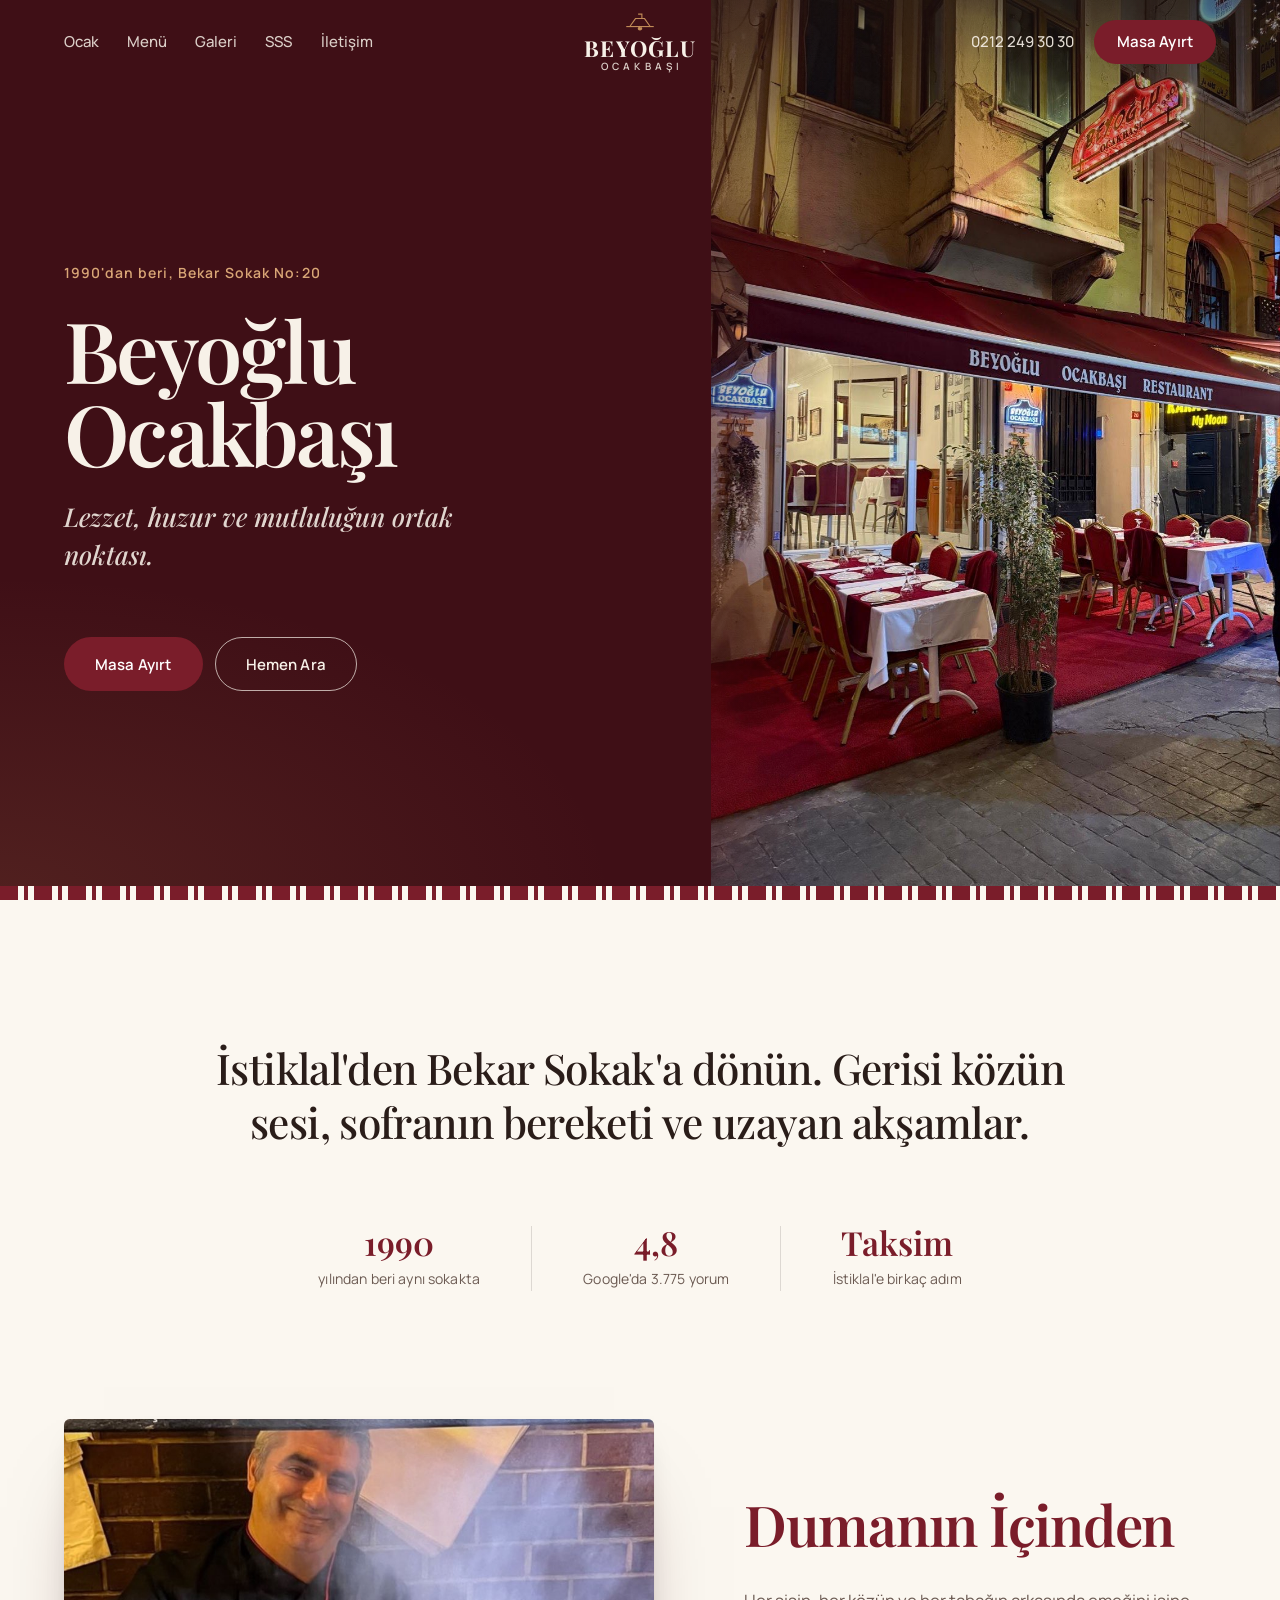
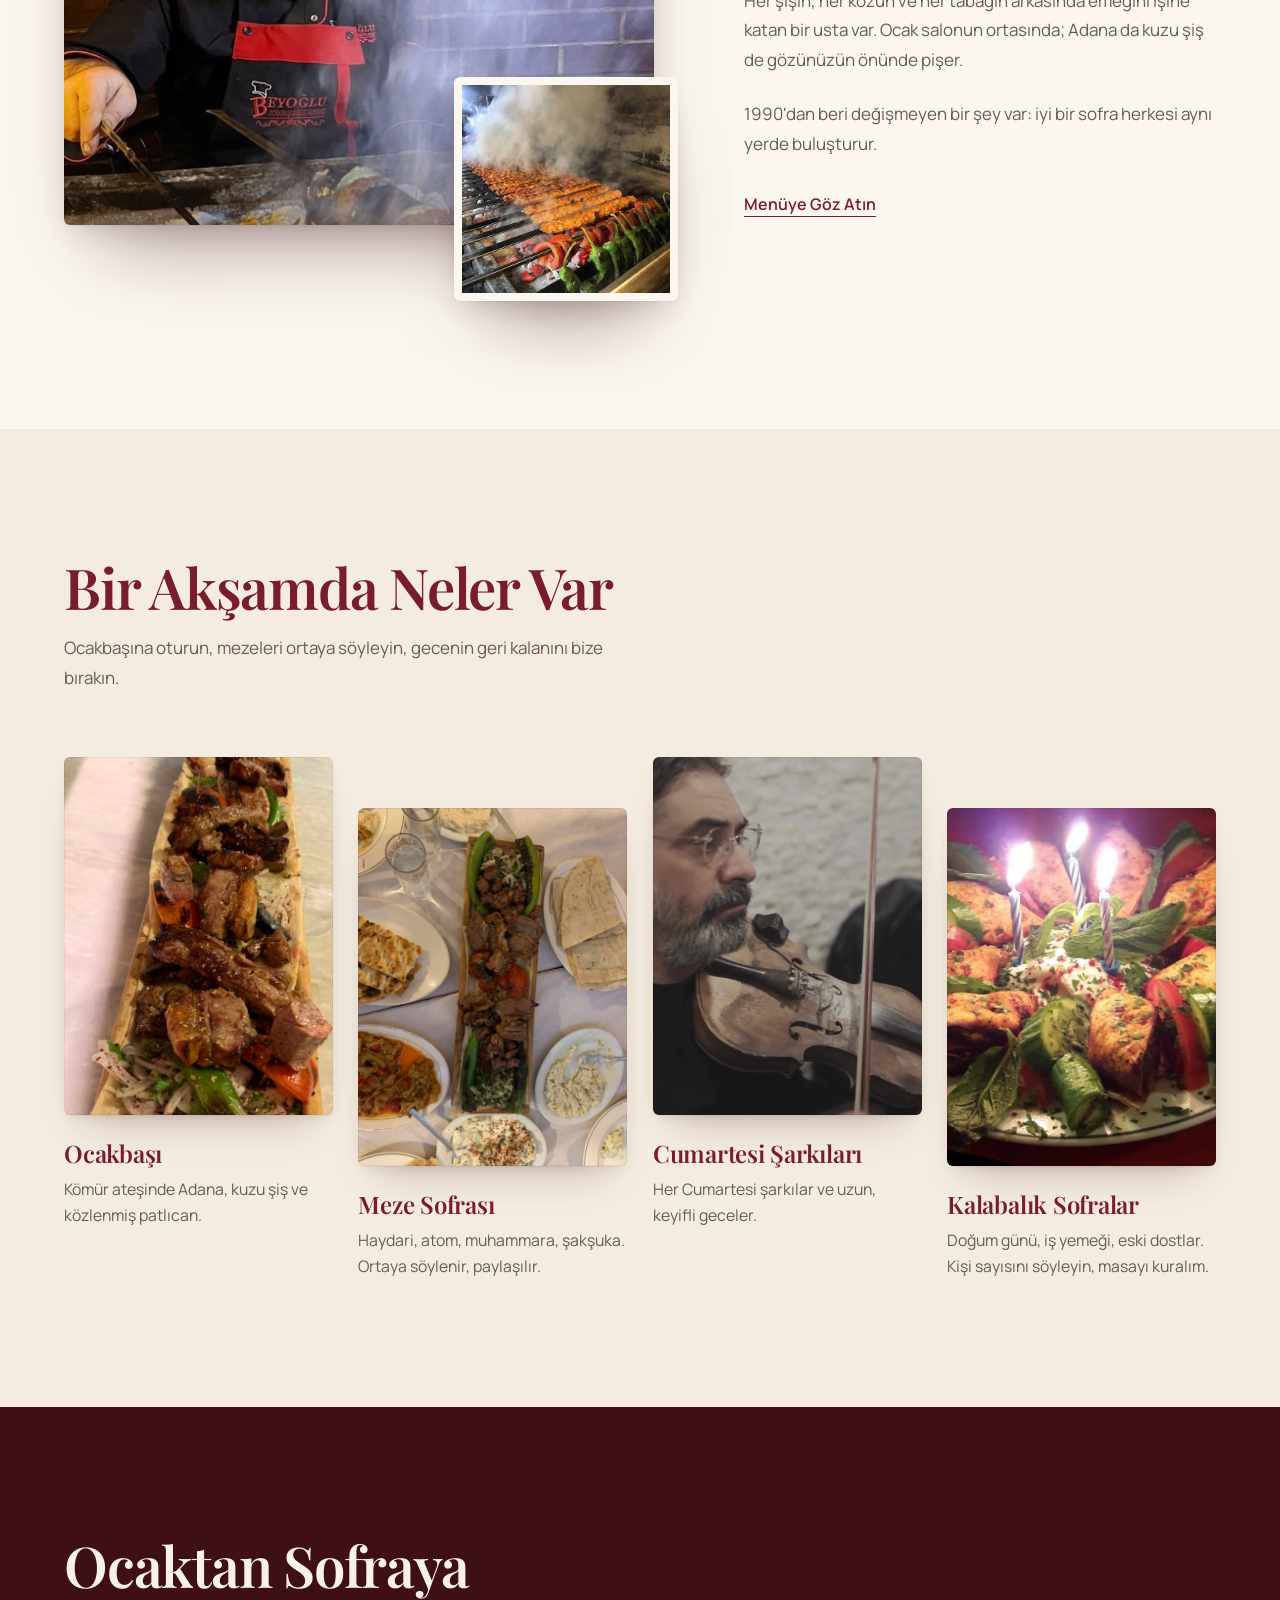
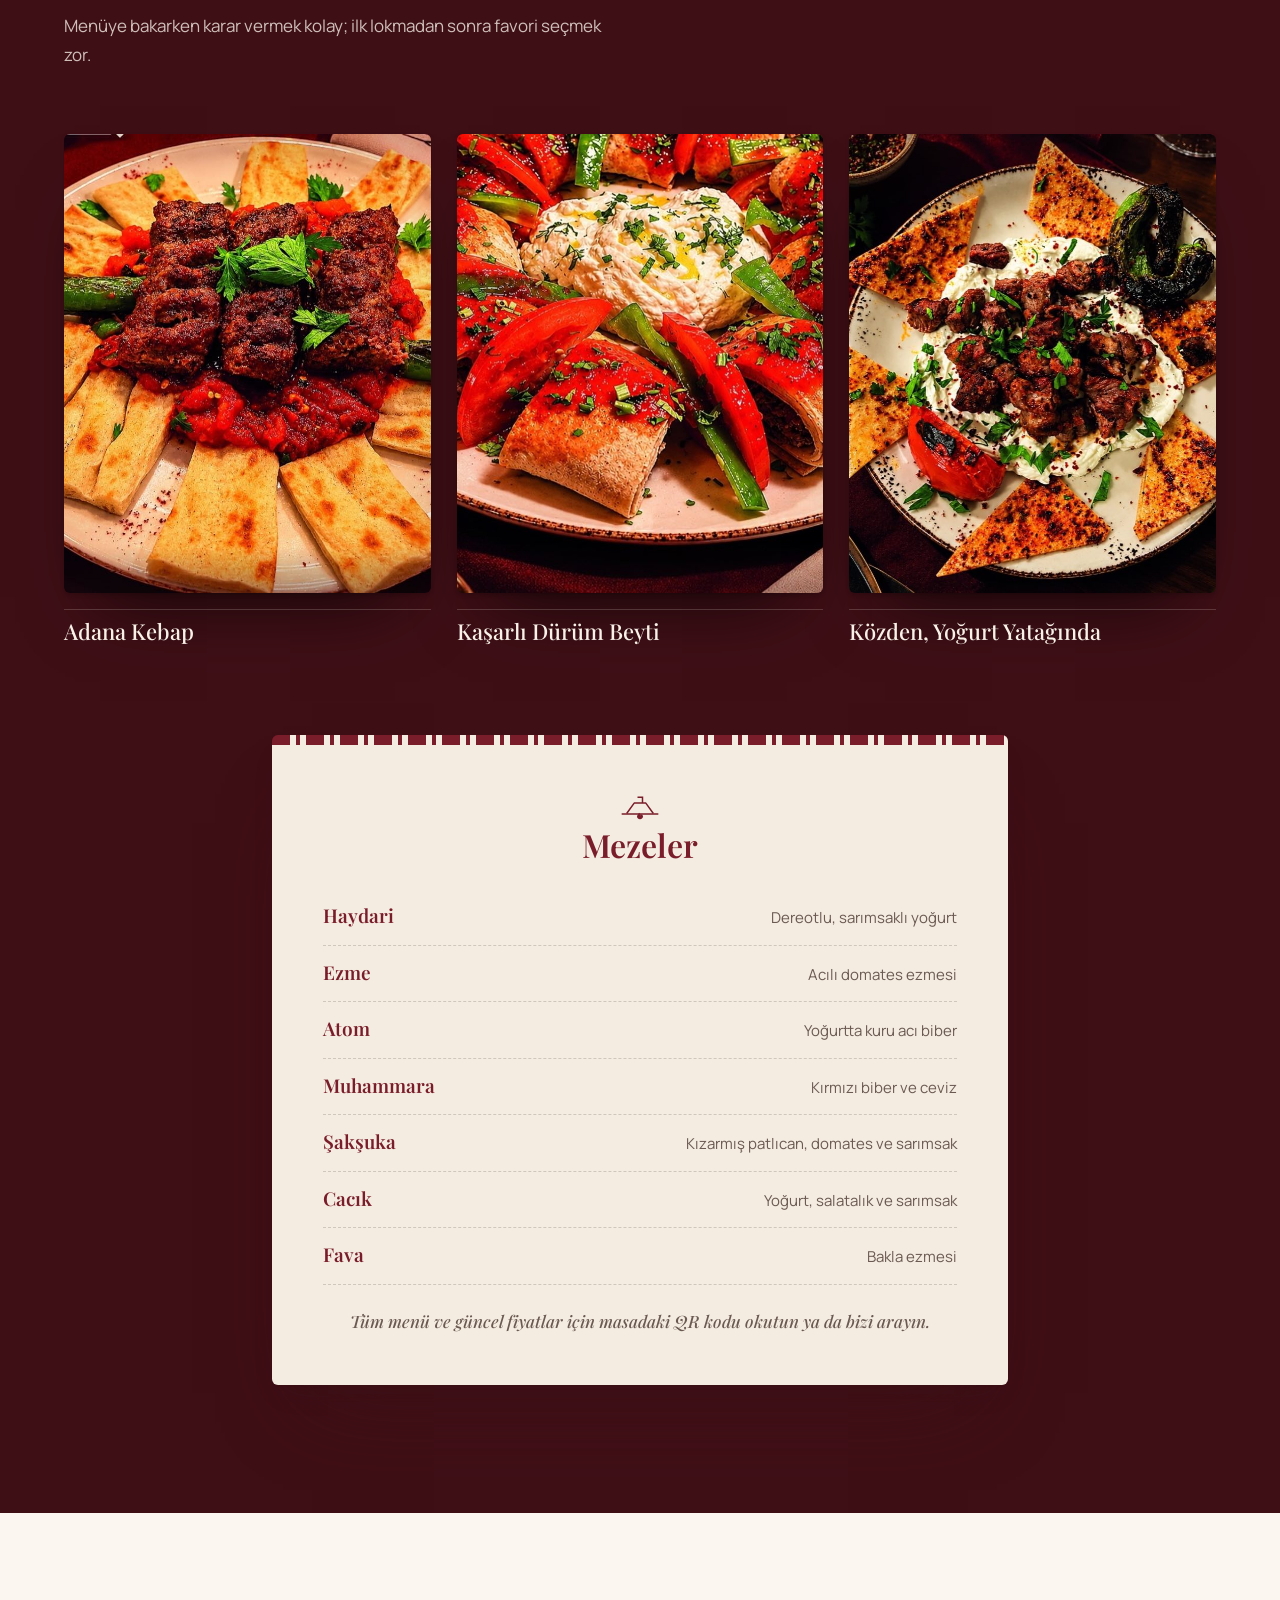
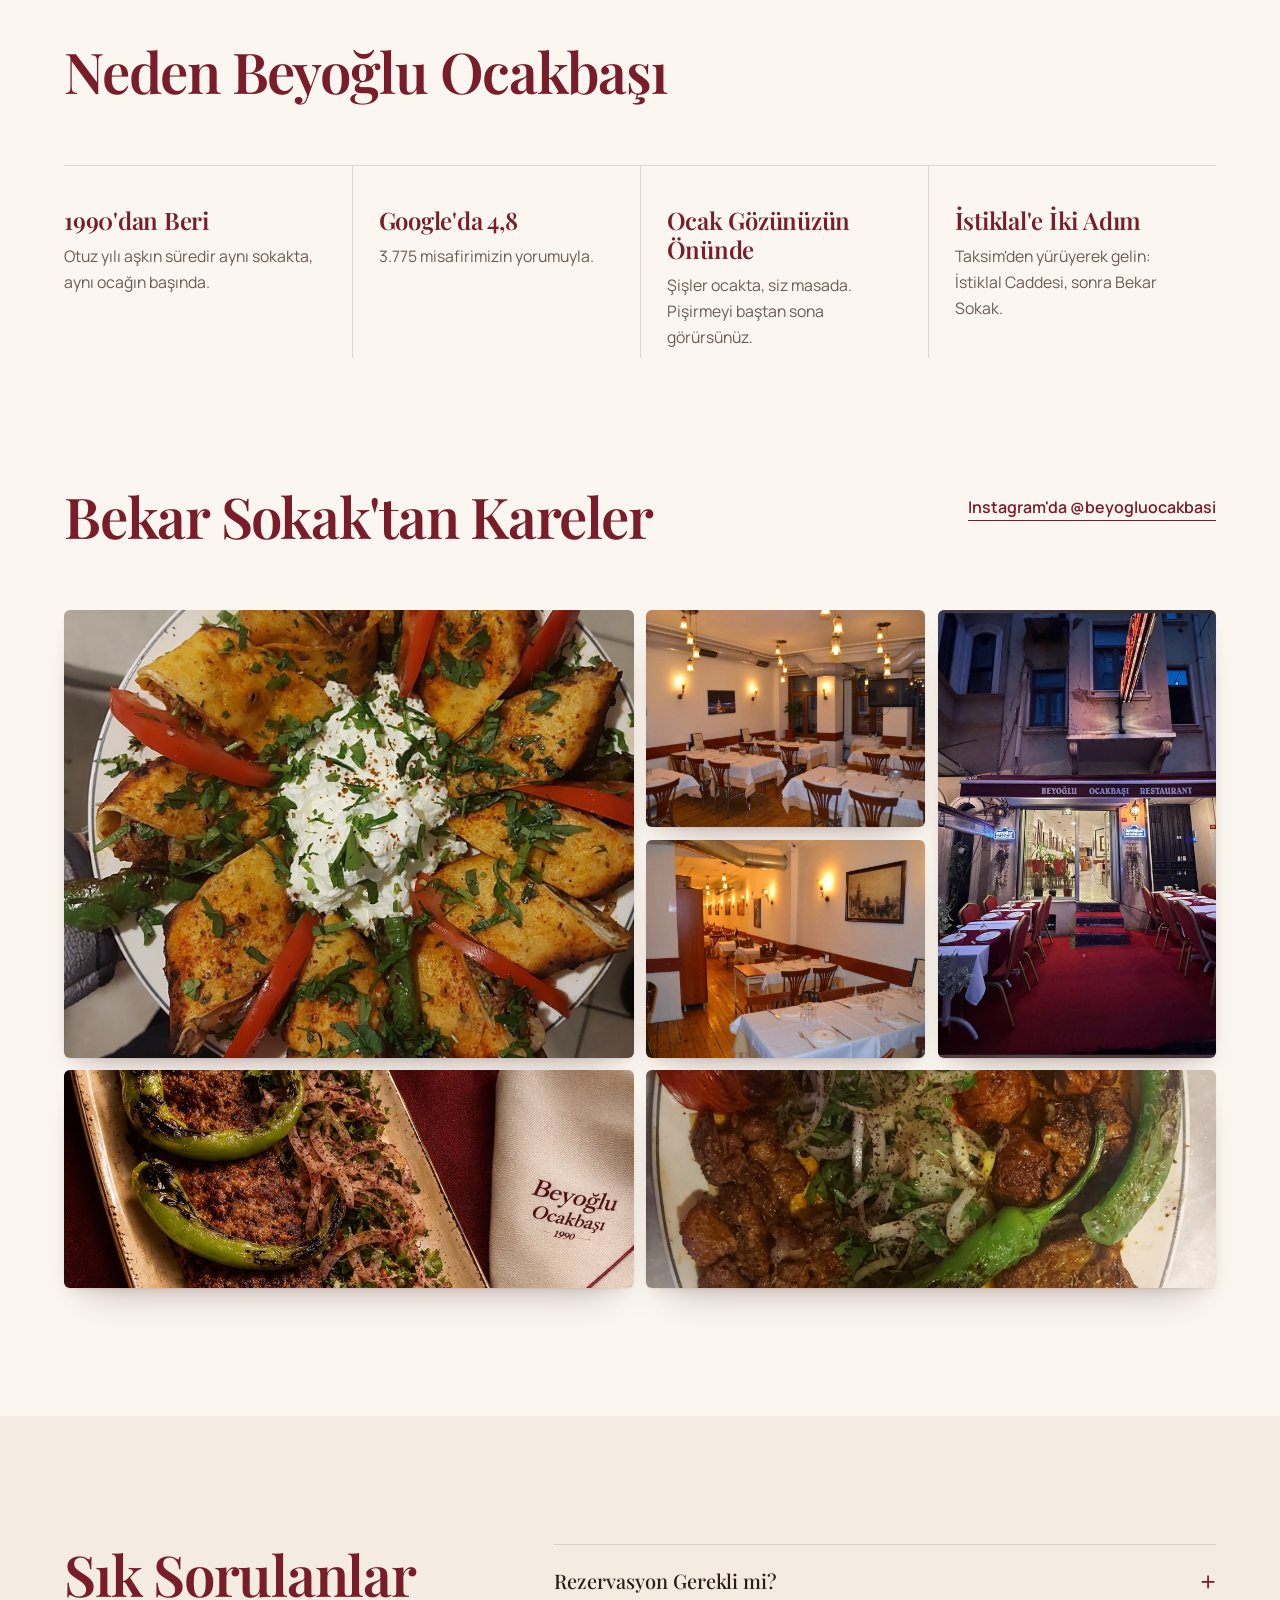
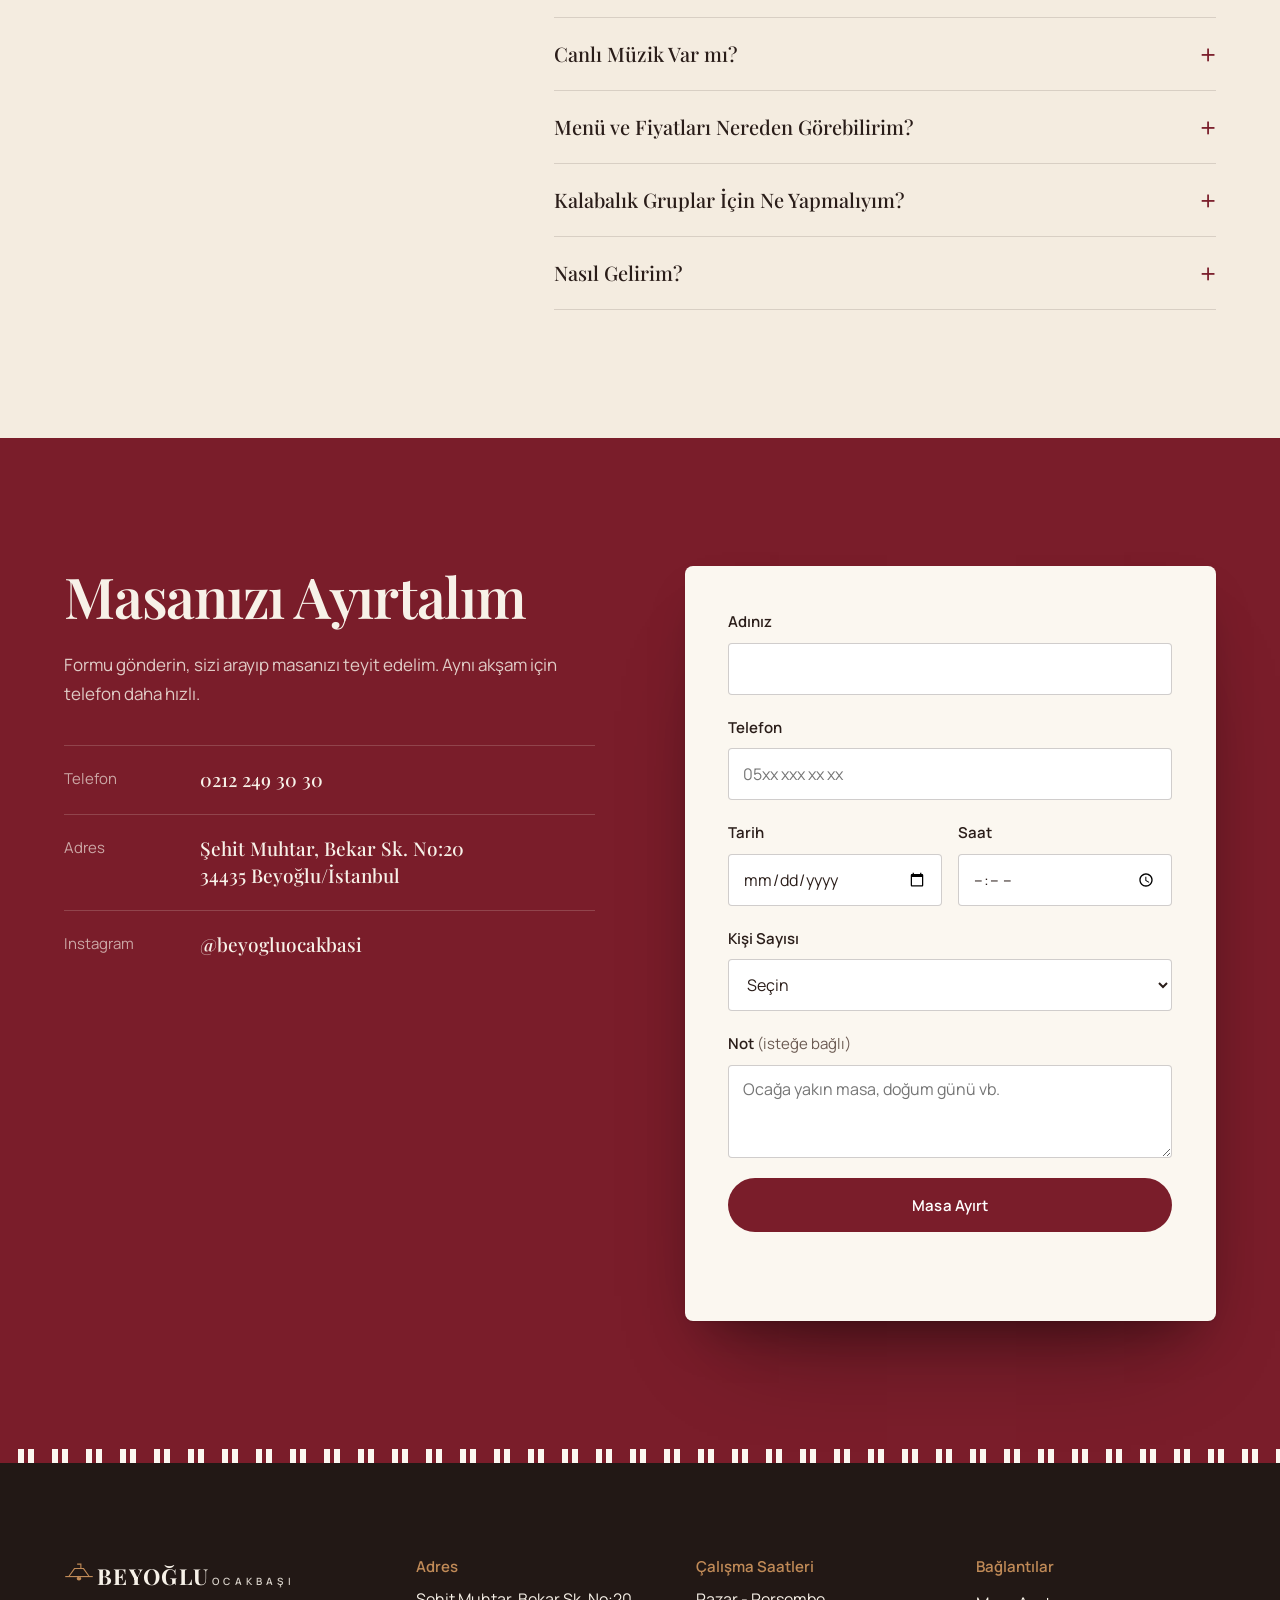
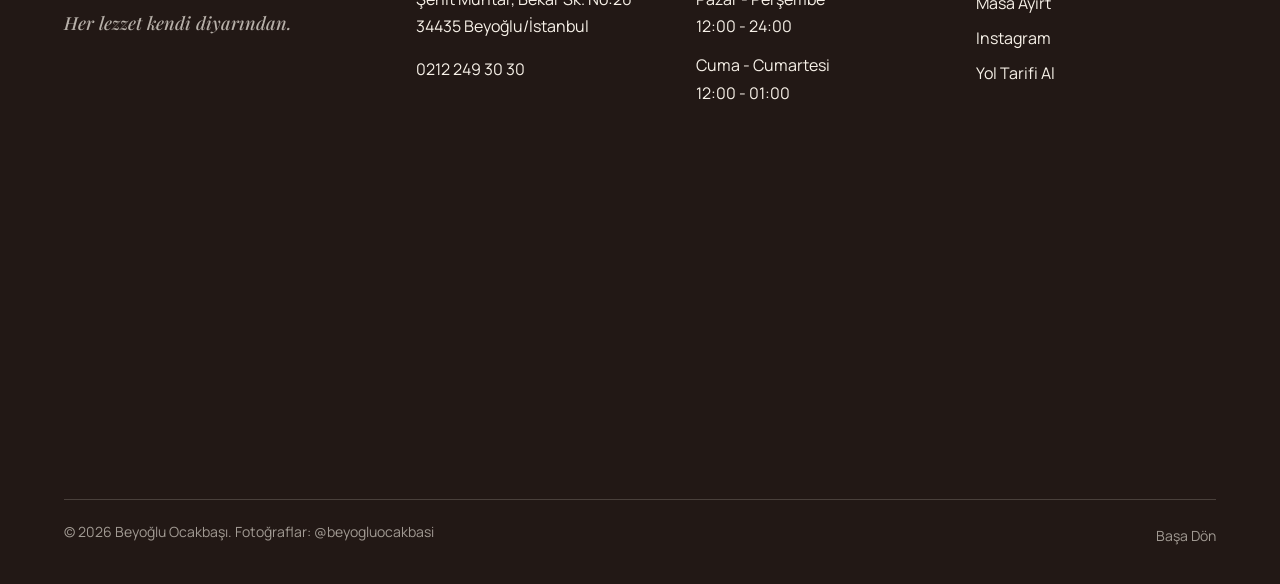
==== index.html @ 7cd66063 "Beyoğlu Ocakbaşı tanıtım sitesi Tek sayfalık statik site (HTML/CSS/JS): açılış, hizmet kartları, men" ====
<!doctype html>
<html lang="tr">
<head>
<meta charset="utf-8">
<meta name="viewport" content="width=device-width, initial-scale=1">
<title>Beyoğlu Ocakbaşı | Taksim Bekar Sokak'ta Ocakbaşı, 1990'dan Beri</title>
<meta name="description" content="Taksim, Bekar Sokak No:20'de 1990'dan beri ocakbaşı. Adana kebap, kuzu şiş, mezeler ve Cumartesi şarkılı geceler. Rezervasyon: 0212 249 30 30.">
<!-- DEMO: işletme onaylayınca bu satırı sil, robots.txt hazır -->
<meta name="robots" content="noindex, nofollow">
<!-- ALAN ADI VARSAYIMI: https://beyoglu-ocakbasi.netlify.app (gerçek alan adı gelince hepsini değiştir, bkz. NOTLAR.txt) -->
<link rel="canonical" href="https://beyoglu-ocakbasi.netlify.app/">
<meta name="theme-color" content="#3f0f16">
<meta property="og:type" content="restaurant">
<meta property="og:site_name" content="Beyoğlu Ocakbaşı">
<meta property="og:locale" content="tr_TR">
<meta property="og:title" content="Beyoğlu Ocakbaşı | 1990'dan Beri Bekar Sokak'ta">
<meta property="og:description" content="Taksim'de ocakbaşı: Adana kebap, kuzu şiş, mezeler. Rezervasyon: 0212 249 30 30.">
<meta property="og:url" content="https://beyoglu-ocakbasi.netlify.app/">
<meta property="og:image" content="https://beyoglu-ocakbasi.netlify.app/img/og.jpg">
<meta property="og:image:width" content="1200">
<meta property="og:image:height" content="630">
<meta property="og:image:alt" content="Beyoğlu Ocakbaşı'nın bordo tenteli girişi, Bekar Sokak">
<meta name="twitter:card" content="summary_large_image">
<script type="application/ld+json">
{
  "@context": "https://schema.org",
  "@type": "Restaurant",
  "@id": "https://beyoglu-ocakbasi.netlify.app/#restoran",
  "name": "Beyoğlu Ocakbaşı",
  "url": "https://beyoglu-ocakbasi.netlify.app/",
  "image": ["https://beyoglu-ocakbasi.netlify.app/img/og.jpg", "https://beyoglu-ocakbasi.netlify.app/img/adana.jpg"],
  "telephone": "+90 212 249 30 30",
  "foundingDate": "1990",
  "servesCuisine": ["Türk mutfağı", "Ocakbaşı", "Kebap", "Meze"],
  "acceptsReservations": "True",
  "address": {
    "@type": "PostalAddress",
    "streetAddress": "Şehit Muhtar Mah., Bekar Sk. No:20",
    "addressLocality": "Beyoğlu",
    "addressRegion": "İstanbul",
    "postalCode": "34435",
    "addressCountry": "TR"
  },
  "geo": { "@type": "GeoCoordinates", "latitude": 41.0361534, "longitude": 28.9822796 },
  "openingHoursSpecification": [
    { "@type": "OpeningHoursSpecification", "dayOfWeek": ["Sunday", "Monday", "Tuesday", "Wednesday", "Thursday"], "opens": "12:00", "closes": "23:59" },
    { "@type": "OpeningHoursSpecification", "dayOfWeek": ["Friday", "Saturday"], "opens": "12:00", "closes": "01:00" }
  ],
  "hasMap": "https://www.google.com/maps/search/?api=1&query=Beyo%C4%9Flu%20Ocakba%C5%9F%C4%B1&query_place_id=ChIJmU_3G2S3yhQRitrkCWS16Ss",
  "sameAs": ["https://www.instagram.com/beyogluocakbasi/"]
}
</script>
<link rel="icon" href="favicon.svg" type="image/svg+xml">
<link rel="preconnect" href="https://fonts.googleapis.com">
<link rel="preconnect" href="https://fonts.gstatic.com" crossorigin>
<link href="https://fonts.googleapis.com/css2?family=Playfair+Display:ital,wght@0,500;0,600;0,700;1,500&family=Manrope:wght@400;500;600;700&display=swap" rel="stylesheet">
<link rel="stylesheet" href="styles.css">
</head>
<body id="top">
<a class="atla" href="#icerik">İçeriğe Geç</a>

<svg width="0" height="0" style="position:absolute" aria-hidden="true">
  <symbol id="davlumbaz" viewBox="0 0 48 30">
    <path d="M21 1.5h6v7" fill="none" stroke="currentColor" stroke-width="1.8"/>
    <path d="M8 21 17 8.5h14L40 21" fill="none" stroke="currentColor" stroke-width="1.8" stroke-linejoin="round"/>
    <path d="M2 21.5h44" stroke="currentColor" stroke-width="1.8"/>
    <path d="M24 27.8c-2.4 0-3.6-1.6-3.6-3.2 0-1.9 1.9-2.6 2.4-4.6 1.6 1 2.2 2.2 2.1 3.4.6-.5.9-1.1 1-1.7 1 .9 1.7 1.9 1.7 3 0 1.7-1.3 3.1-3.6 3.1Z" fill="currentColor"/>
  </symbol>
</svg>

<header class="ust" data-ust>
  <nav class="gezinti" id="gezinti" aria-label="Ana menü">
    <a href="#ocak">Ocak</a>
    <a href="#menu">Menü</a>
    <a href="#galeri">Galeri</a>
    <a href="#sss">SSS</a>
    <a href="#iletisim">İletişim</a>
  </nav>
  <a class="marka" href="#top" aria-label="Beyoğlu Ocakbaşı, başa dön">
    <svg class="marka__ikon" aria-hidden="true"><use href="#davlumbaz"/></svg>
    <span class="marka__ad">Beyoğlu</span>
    <span class="marka__alt">Ocakbaşı</span>
  </a>
  <div class="ust__sag">
    <a class="ust__tel" href="tel:+902122493030">0212 249 30 30</a>
    <a class="dugme dugme--bordo dugme--kucuk" href="#rezervasyon">Masa Ayırt</a>
    <button class="ust__menu" type="button" aria-expanded="false" aria-controls="gezinti" data-menu>
      <span class="sr">Menüyü aç</span><i></i><i></i>
    </button>
  </div>
</header>

<main id="icerik" tabindex="-1">

  <!-- AÇILIŞ -->
  <section class="acilis" aria-labelledby="acilis-baslik">
    <figure class="acilis__foto">
      <img src="img/hero.jpg" width="1080" height="1600" alt="Beyoğlu Ocakbaşı'nın Bekar Sokak'taki girişi: bordo tente, ışıklı tabela ve sokak masaları" fetchpriority="high">
    </figure>
    <div class="acilis__katman" aria-hidden="true"></div>
    <div class="acilis__icerik">
      <p class="acilis__ust">1990'dan beri, Bekar Sokak No:20</p>
      <h1 id="acilis-baslik" class="acilis__baslik">Beyoğlu Ocakbaşı</h1>
      <p class="acilis__metin">Lezzet, huzur ve mutluluğun ortak noktası.</p>
      <a class="dugme dugme--bordo acilis__tel" href="tel:+902122493030">Hemen Ara: 0212 249 30 30</a>
      <div class="ikili ikili--orta acilis__dugmeler">
        <a class="dugme dugme--bordo" href="#rezervasyon">Masa Ayırt</a>
        <a class="dugme dugme--cizgi" href="tel:+902122493030">Hemen Ara</a>
      </div>
    </div>
    <div class="ortu" aria-hidden="true"></div>
  </section>

  <!-- GİRİŞ -->
  <section class="giris" aria-label="Kısaca biz">
    <p class="giris__soz">İstiklal'den Bekar Sokak'a dönün. Gerisi közün sesi, sofranın bereketi ve uzayan akşamlar.</p>
    <ul class="giris__bilgi">
      <li><strong>1990</strong><span>yılından beri aynı sokakta</span></li>
      <li><strong>4,8</strong><span>Google'da 3.775 yorum</span></li>
      <li><strong>Taksim</strong><span>İstiklal'e birkaç adım</span></li>
    </ul>
  </section>

  <!-- HAKKIMIZDA: OCAK VE USTA -->
  <section class="ocak" id="ocak" aria-labelledby="ocak-baslik">
    <div class="ocak__fotolar">
      <figure class="ocak__buyuk"><img src="img/usta.jpg" width="1100" height="667" alt="Ocak ustası dumanın içinde şişleri çeviriyor" loading="lazy"></figure>
      <figure class="ocak__kucuk"><img src="img/sisler.jpg" width="554" height="554" alt="Ocakta yan yana dizilmiş Adana şişleri ve közlenen biberler" loading="lazy"></figure>
    </div>
    <div class="ocak__metin">
      <h2 id="ocak-baslik" class="baslik">Dumanın İçinden</h2>
      <p class="govde">Her şişin, her közün ve her tabağın arkasında emeğini işine katan bir usta var. Ocak salonun ortasında; Adana da kuzu şiş de gözünüzün önünde pişer.</p>
      <p class="govde">1990'dan beri değişmeyen bir şey var: iyi bir sofra herkesi aynı yerde buluşturur.</p>
      <a class="alti-cizili" href="#menu">Menüye Göz Atın</a>
    </div>
  </section>

  <!-- HİZMET KARTLARI -->
  <section class="aksam" aria-labelledby="aksam-baslik">
    <div class="bolum-bas">
      <h2 id="aksam-baslik" class="baslik">Bir Akşamda Neler Var</h2>
      <p class="govde">Ocakbaşına oturun, mezeleri ortaya söyleyin, gecenin geri kalanını bize bırakın.</p>
    </div>
    <div class="kartlar">
      <article class="kart">
        <figure class="kart__foto"><img src="img/k-ocak.jpg" width="1100" height="1467" alt="Tahta üzerinde karışık şiş, közlenmiş biber ve domates" loading="lazy"></figure>
        <h3 class="kart__baslik">Ocakbaşı</h3>
        <p class="kart__metin">Kömür ateşinde Adana, kuzu şiş ve közlenmiş patlıcan.</p>
      </article>
      <article class="kart">
        <figure class="kart__foto"><img src="img/k-meze.jpg" width="1100" height="1467" alt="Yukarıdan meze sofrası: közlenmiş patlıcan, haydari, ezme, lavaş ve şiş" loading="lazy"></figure>
        <h3 class="kart__baslik">Meze Sofrası</h3>
        <p class="kart__metin">Haydari, atom, muhammara, şakşuka. Ortaya söylenir, paylaşılır.</p>
      </article>
      <article class="kart">
        <figure class="kart__foto"><img src="img/k-cumartesi.jpg" width="640" height="851" alt="Cumartesi akşamı keman çalan müzisyen" loading="lazy"></figure>
        <h3 class="kart__baslik">Cumartesi Şarkıları</h3>
        <p class="kart__metin">Her Cumartesi şarkılar ve uzun, keyifli geceler.</p>
      </article>
      <article class="kart">
        <figure class="kart__foto"><img src="img/k-dogumgunu.jpg" width="634" height="846" alt="Mumlarla süslenmiş doğum günü kebap tabağı" loading="lazy"></figure>
        <h3 class="kart__baslik">Kalabalık Sofralar</h3>
        <p class="kart__metin">Doğum günü, iş yemeği, eski dostlar. Kişi sayısını söyleyin, masayı kuralım.</p>
      </article>
    </div>
  </section>

  <!-- MENÜ -->
  <section class="menu" id="menu" aria-labelledby="menu-baslik">
    <div class="bolum-bas bolum-bas--acik">
      <h2 id="menu-baslik" class="baslik">Ocaktan Sofraya</h2>
      <p class="govde">Menüye bakarken karar vermek kolay; ilk lokmadan sonra favori seçmek zor.</p>
    </div>
    <div class="tabaklar">
      <figure class="tabak">
        <img src="img/adana.jpg" width="900" height="860" alt="Lavaş dilimleriyle servis edilen Adana kebap" loading="lazy">
        <figcaption>Adana Kebap</figcaption>
      </figure>
      <figure class="tabak">
        <img src="img/beyti.jpg" width="900" height="775" alt="Domates ve biberle servis edilen kaşarlı dürüm beyti" loading="lazy">
        <figcaption>Kaşarlı Dürüm Beyti</figcaption>
      </figure>
      <figure class="tabak">
        <img src="img/kozden.jpg" width="874" height="900" alt="Yoğurt yatağında şiş, közlenmiş biber ve domates" loading="lazy">
        <figcaption>Közden, Yoğurt Yatağında</figcaption>
      </figure>
    </div>

    <div class="adisyon">
      <div class="adisyon__bas">
        <svg class="adisyon__ikon" aria-hidden="true"><use href="#davlumbaz"/></svg>
        <h3>Mezeler</h3>
      </div>
      <dl class="adisyon__liste">
        <div><dt>Haydari</dt><dd>Dereotlu, sarımsaklı yoğurt</dd></div>
        <div><dt>Ezme</dt><dd>Acılı domates ezmesi</dd></div>
        <div><dt>Atom</dt><dd>Yoğurtta kuru acı biber</dd></div>
        <div><dt>Muhammara</dt><dd>Kırmızı biber ve ceviz</dd></div>
        <div><dt>Şakşuka</dt><dd>Kızarmış patlıcan, domates ve sarımsak</dd></div>
        <div><dt>Cacık</dt><dd>Yoğurt, salatalık ve sarımsak</dd></div>
        <div><dt>Fava</dt><dd>Bakla ezmesi</dd></div>
      </dl>
      <p class="adisyon__not">Tüm menü ve güncel fiyatlar için masadaki QR kodu okutun ya da bizi arayın.</p>
    </div>
  </section>

  <!-- NEDEN BİZ -->
  <section class="neden" aria-labelledby="neden-baslik">
    <h2 id="neden-baslik" class="baslik">Neden Beyoğlu Ocakbaşı</h2>
    <ul class="neden__liste">
      <li>
        <h3>1990'dan Beri</h3>
        <p>Otuz yılı aşkın süredir aynı sokakta, aynı ocağın başında.</p>
      </li>
      <li>
        <h3>Google'da 4,8</h3>
        <p>3.775 misafirimizin yorumuyla.</p>
      </li>
      <li>
        <h3>Ocak Gözünüzün Önünde</h3>
        <p>Şişler ocakta, siz masada. Pişirmeyi baştan sona görürsünüz.</p>
      </li>
      <li>
        <h3>İstiklal'e İki Adım</h3>
        <p>Taksim'den yürüyerek gelin: İstiklal Caddesi, sonra Bekar Sokak.</p>
      </li>
    </ul>
  </section>

  <!-- GALERİ -->
  <section class="galeri" id="galeri" aria-labelledby="galeri-baslik">
    <div class="bolum-bas bolum-bas--yan">
      <h2 id="galeri-baslik" class="baslik">Bekar Sokak'tan Kareler</h2>
      <a class="alti-cizili" href="https://www.instagram.com/beyogluocakbasi/" target="_blank" rel="noopener">Instagram'da @beyogluocakbasi</a>
    </div>
    <div class="mozaik">
      <figure class="mozaik__a"><img src="img/g-kebap.jpg" width="1400" height="1400" alt="Domates ve biberle süslenmiş, yoğurtlu kebap tabağı" loading="lazy"></figure>
      <figure><img src="img/g-salon.jpg" width="1160" height="768" alt="Beyaz örtülü masalar ve sarı ışıklı aplikler, ana salon" loading="lazy"></figure>
      <figure class="mozaik__b"><img src="img/g-giris.jpg" width="1154" height="1600" alt="Akşamüstü Bekar Sokak'taki giriş, bordo tente ve kırmızı halı" loading="lazy"></figure>
      <figure><img src="img/g-salon-2.jpg" width="1160" height="768" alt="Ahşap zeminli, tablolarla süslü salon" loading="lazy"></figure>
      <figure class="mozaik__c"><img src="img/g-adana.jpg" width="1104" height="620" alt="Közlenmiş biber ve soğan salatasıyla Adana kebap" loading="lazy"></figure>
      <figure class="mozaik__c"><img src="img/g-tabak.jpg" width="1600" height="900" alt="Közlenmiş biber, domates ve soğan salatasıyla karışık kebap tabağı" loading="lazy"></figure>
    </div>
  </section>

  <!-- SSS -->
  <section class="sss" id="sss" aria-labelledby="sss-baslik">
    <h2 id="sss-baslik" class="baslik">Sık Sorulanlar</h2>
    <div class="sss__liste">
      <details>
        <summary>Rezervasyon Gerekli mi?</summary>
        <p>Akşamları ve Cumartesi geceleri öneriyoruz. 0212 249 30 30'u arayın, Instagram'dan yazın ya da formu doldurun.</p>
      </details>
      <details>
        <summary>Canlı Müzik Var mı?</summary>
        <p>Cumartesi akşamları şarkılı gecelerimiz var. O akşam için yerinizi önceden ayırtın.</p>
      </details>
      <details>
        <summary>Menü ve Fiyatları Nereden Görebilirim?</summary>
        <p>Masalarda dijital menünün QR kodu var. Gelmeden önce merak ederseniz bizi arayın.</p>
      </details>
      <details>
        <summary>Kalabalık Gruplar İçin Ne Yapmalıyım?</summary>
        <p>Birkaç gün önceden arayın. Kişi sayısına göre masayı birlikte planlayalım.</p>
      </details>
      <details>
        <summary>Nasıl Gelirim?</summary>
        <p>Taksim Meydanı'ndan İstiklal Caddesi'ne girin, birkaç dakika yürüyüp Bekar Sokak'a dönün. No:20'deyiz.</p>
      </details>
    </div>
  </section>

  <!-- İLETİŞİM + FORM (Netlify Forms) -->
  <section class="iletisim" id="iletisim" aria-labelledby="iletisim-baslik">
    <div class="iletisim__sol">
      <h2 id="iletisim-baslik" class="baslik">Masanızı Ayırtalım</h2>
      <p class="govde">Formu gönderin, sizi arayıp masanızı teyit edelim. Aynı akşam için telefon daha hızlı.</p>
      <dl class="bilgi">
        <div><dt>Telefon</dt><dd><a href="tel:+902122493030">0212 249 30 30</a></dd></div>
        <div><dt>Adres</dt><dd><a href="https://www.google.com/maps/search/?api=1&amp;query=Beyo%C4%9Flu%20Ocakba%C5%9F%C4%B1&amp;query_place_id=ChIJmU_3G2S3yhQRitrkCWS16Ss" target="_blank" rel="noopener">Şehit Muhtar, Bekar Sk. No:20<br>34435 Beyoğlu/İstanbul</a></dd></div>
        <div><dt>Instagram</dt><dd><a href="https://www.instagram.com/beyogluocakbasi/" target="_blank" rel="noopener">@beyogluocakbasi</a></dd></div>
      </dl>
    </div>

    <form class="form" id="rezervasyon" name="rezervasyon" method="POST" action="/tesekkurler.html" data-netlify="true" netlify-honeypot="bot-field" novalidate>
      <input type="hidden" name="form-name" value="rezervasyon">
      <p class="hp"><label>Bunu boş bırakın <input name="bot-field" tabindex="-1" autocomplete="off"></label></p>
      <div class="alan">
        <label for="f-ad">Adınız</label>
        <input id="f-ad" name="ad" type="text" autocomplete="name" required>
      </div>
      <div class="alan">
        <label for="f-tel">Telefon</label>
        <input id="f-tel" name="telefon" type="tel" inputmode="tel" autocomplete="tel" placeholder="05xx xxx xx xx" required>
      </div>
      <div class="alan-ikili">
        <div class="alan">
          <label for="f-tarih">Tarih</label>
          <input id="f-tarih" name="tarih" type="date" required>
        </div>
        <div class="alan">
          <label for="f-saat">Saat</label>
          <input id="f-saat" name="saat" type="time" step="900" required>
        </div>
      </div>
      <div class="alan">
        <label for="f-kisi">Kişi Sayısı</label>
        <select id="f-kisi" name="kisi" required>
          <option value="">Seçin</option>
          <option>1</option><option>2</option><option>3</option><option>4</option><option>5</option><option>6</option><option>7</option><option>8</option><option value="9+">9 ve üzeri</option>
        </select>
      </div>
      <div class="alan">
        <label for="f-not">Not <span class="istege">(isteğe bağlı)</span></label>
        <textarea id="f-not" name="not" rows="3" maxlength="500" placeholder="Ocağa yakın masa, doğum günü vb."></textarea>
      </div>
      <button class="dugme dugme--bordo dugme--tam" type="submit">Masa Ayırt</button>
      <p class="form__durum" role="status" aria-live="polite" data-durum></p>
    </form>
  </section>
</main>

<div class="ortu ortu--alt" aria-hidden="true"></div>
<footer class="alt">
  <div class="alt__ust">
    <div class="alt__kolon">
      <a class="marka marka--alt" href="#top" aria-label="Beyoğlu Ocakbaşı, başa dön">
        <svg class="marka__ikon" aria-hidden="true"><use href="#davlumbaz"/></svg>
        <span class="marka__ad">Beyoğlu</span>
        <span class="marka__alt">Ocakbaşı</span>
      </a>
      <p class="alt__slogan">Her lezzet kendi diyarından.</p>
    </div>
    <div class="alt__kolon">
      <h2 class="alt__etiket">Adres</h2>
      <p>Şehit Muhtar, Bekar Sk. No:20<br>34435 Beyoğlu/İstanbul</p>
      <p><a href="tel:+902122493030">0212 249 30 30</a></p>
    </div>
    <div class="alt__kolon">
      <h2 class="alt__etiket">Çalışma Saatleri</h2>
      <!-- Kaynak: Google İşletme Profili, 2026-11-15 -->
      <p>Pazar - Perşembe<br>12:00 - 24:00</p>
      <p>Cuma - Cumartesi<br>12:00 - 01:00</p>
    </div>
    <div class="alt__kolon">
      <h2 class="alt__etiket">Bağlantılar</h2>
      <p><a href="#rezervasyon">Masa Ayırt</a><br><a href="https://www.instagram.com/beyogluocakbasi/" target="_blank" rel="noopener">Instagram</a><br><a href="https://www.google.com/maps/dir/?api=1&amp;destination=Beyo%C4%9Flu%20Ocakba%C5%9F%C4%B1&amp;destination_place_id=ChIJmU_3G2S3yhQRitrkCWS16Ss" target="_blank" rel="noopener">Yol Tarifi Al</a></p>
    </div>
  </div>
  <iframe class="alt__harita" title="Beyoğlu Ocakbaşı haritası" src="https://www.google.com/maps?q=Beyo%C4%9Flu+Ocakba%C5%9F%C4%B1,+Bekar+Sk.+No:20,+Beyo%C4%9Flu&amp;output=embed" loading="lazy" referrerpolicy="no-referrer-when-downgrade"></iframe>
  <div class="alt__son">
    <p>© <span data-yil>2026</span> Beyoğlu Ocakbaşı. Fotoğraflar: @beyogluocakbasi</p>
    <a href="#top">Başa Dön</a>
  </div>
</footer>

<div class="cubuk" data-cubuk>
  <a class="dugme dugme--cizgi" href="tel:+902122493030">Hemen Ara</a>
  <a class="dugme dugme--bordo" href="#rezervasyon">Masa Ayırt</a>
</div>

<script src="script.js"></script>
</body>
</html>
---- styles.css ----
/* Beyoğlu Ocakbaşı
   Düzen Ruby İstanbul'dan ilham: tam ekran fotoğraf, ortalanmış serif başlık, bol boşluk, sırayla koyu ve açık bölümler.
   Renk ve yazı işletmenin kendi Instagram kimliğinden: bordo, krem, yüksek kontrastlı serif, davlumbaz işareti.
   Akılda kalan öğe: masalardaki kırmızı-beyaz çizgili örtü, sayfayı açan ve kapatan şerit olarak. */
:root {
  --bordo: #7a1d2a;
  --bordo-acik: #8f2433;
  --bordo-koyu: #3f0f16;
  --murekkep: #221815;
  --krem: #f4ece0;
  --kagit: #fbf7f0;
  --bakir: #c08a57;
  --bakir-koyu: #8c5a2e;
  --metin-koyu: #2a1d19;
  --metin-soluk: #6b5a52;
  --metin-acik: #f7f1e8;
  --cizgi-koyu: rgba(42, 29, 25, .14);
  --cizgi-acik: rgba(247, 241, 232, .18);

  --f-serif: "Playfair Display", Georgia, serif;
  --f-sans: "Manrope", system-ui, sans-serif;

  --kenar: clamp(16px, 5vw, 80px);
  --bosluk: clamp(80px, 10vw, 152px);
  --ust-h: 84px;
  --yay: cubic-bezier(.2, .8, .2, 1);

  /* Boşluk ölçeği: 8'in katları */
  --a1: 8px; --a2: 16px; --a3: 24px; --a4: 40px; --a5: 64px; --a6: 96px;

  /* Katmanlı, bordo tonlu gölgeler: zemin, yüksek, yüzen */
  --golge-1: 0 1px 1px rgba(63, 15, 22, .04), 0 6px 14px -6px rgba(63, 15, 22, .12), 0 24px 40px -24px rgba(63, 15, 22, .32);
  --golge-2: 0 1px 2px rgba(34, 24, 21, .06), 0 14px 28px -12px rgba(34, 24, 21, .18), 0 48px 80px -40px rgba(63, 15, 22, .50);
  --cerceve: inset 0 0 0 1px rgba(42, 29, 25, .06);
}

*, *::before, *::after { box-sizing: border-box; }
html { scroll-behavior: smooth; scroll-padding-top: var(--ust-h); -webkit-text-size-adjust: 100%; }
@media (prefers-reduced-motion: reduce) { html { scroll-behavior: auto; } }
body { margin: 0; background: var(--kagit); color: var(--metin-koyu); font: 400 1rem/1.7 var(--f-sans); text-rendering: optimizeLegibility; -webkit-font-smoothing: antialiased; overflow-x: hidden; }
img { display: block; max-width: 100%; height: auto; }
a { color: inherit; }
h1, h2, h3, p, figure, dl, dd, ul { margin: 0; padding: 0; }
:focus-visible { outline: 2px solid var(--bakir); outline-offset: 3px; }
::selection { background: var(--bordo); color: #fff; }
.sr, .hp { position: absolute; width: 1px; height: 1px; overflow: hidden; clip: rect(0 0 0 0); white-space: nowrap; }
.atla { position: absolute; left: 16px; top: -60px; z-index: 100; background: var(--kagit); color: var(--bordo); padding: 10px 14px; font-weight: 600; }
.atla:focus { top: 12px; }

/* Yazı */
.baslik { font: 600 clamp(2.25rem, 4.4vw, 3.75rem)/1.06 var(--f-serif); letter-spacing: -.022em; color: var(--bordo); text-wrap: balance; }
.baslik, .giris__bilgi strong, .acilis__baslik, .bilgi dd { font-variant-numeric: lining-nums; }
.govde { max-width: 33em; font-size: 1.0625rem; line-height: 1.75; color: var(--metin-soluk); }

/* Düğmeler */
.dugme {
  display: inline-flex; align-items: center; justify-content: center; min-height: 54px; padding: 0 30px;
  font: 600 .9375rem/1 var(--f-sans); letter-spacing: .01em; text-decoration: none;
  border: 1px solid transparent; border-radius: 999px; cursor: pointer;
  transition: background-color .25s var(--yay), color .25s var(--yay), border-color .25s var(--yay), transform .25s var(--yay);
}
.dugme:active { transform: scale(.97); }
.dugme--bordo { background: var(--bordo); color: #fff; }
.dugme--bordo:hover, .dugme--bordo:focus-visible { background: var(--bordo-acik); }
.dugme--cizgi { border-color: rgba(247, 241, 232, .7); color: var(--metin-acik); }
.dugme--cizgi:hover, .dugme--cizgi:focus-visible { background: var(--metin-acik); color: var(--bordo-koyu); }
.dugme--tam { width: 100%; }
.dugme--kucuk { min-height: 44px; padding: 0 22px; }
.ikili { display: flex; flex-wrap: wrap; gap: 12px; }
.ikili--orta { justify-content: center; }
.alti-cizili {
  display: inline-flex; align-items: center; min-height: 44px; align-self: flex-start; justify-self: start;
  font-weight: 600; text-decoration: none; color: var(--bordo);
  background: linear-gradient(currentColor, currentColor) 0 calc(100% - 9px) / 100% 1px no-repeat;
  transition: color .2s var(--yay), background-size .3s var(--yay);
}
.alti-cizili:hover, .alti-cizili:focus-visible { color: var(--bakir-koyu); background-size: 40% 1px; }
.alti-cizili:active { opacity: .7; }

/* Masa örtüsü şeridi */
.ortu { height: 14px; background: repeating-linear-gradient(90deg, var(--bordo) 0 18px, var(--kagit) 18px 24px, var(--bordo) 24px 28px, var(--kagit) 28px 34px); }

/* Üst menü */
.ust {
  position: fixed; inset: 0 0 auto; z-index: 50; height: var(--ust-h);
  display: grid; grid-template-columns: 1fr auto 1fr; align-items: center; gap: 24px; padding: 0 var(--kenar);
  color: var(--metin-acik); border-bottom: 1px solid transparent;
  transition: background-color .3s var(--yay), border-color .3s var(--yay);
}
.ust.is-dolu, .ust.is-menu { background: rgba(63, 15, 22, .96); border-color: var(--cizgi-acik); }
.marka { display: grid; justify-items: center; text-decoration: none; line-height: 1; gap: 2px; }
.marka__ikon { width: 30px; height: 19px; color: var(--bakir); margin-bottom: 3px; }
.marka__ad { font: 700 1.375rem/1 var(--f-serif); letter-spacing: .06em; text-transform: uppercase; }
.marka__alt { font: 600 .625rem/1 var(--f-sans); letter-spacing: .42em; text-transform: uppercase; margin-right: -.42em; opacity: .85; }
.gezinti { display: flex; gap: clamp(16px, 2.2vw, 34px); }
.gezinti a { font-size: .9375rem; font-weight: 500; text-decoration: none; color: rgba(247, 241, 232, .85); padding: 12px 0; transition: color .2s var(--yay); }
.gezinti a:hover, .gezinti a:focus-visible, .gezinti a[aria-current] { color: #fff; box-shadow: inset 0 -1px 0 var(--bakir); }
.ust__sag { display: flex; align-items: center; justify-content: flex-end; gap: 20px; }
.ust__tel { font-size: .9375rem; font-weight: 500; text-decoration: none; color: rgba(247, 241, 232, .9); white-space: nowrap; padding: 12px 0; }
.ust__tel:hover, .ust__tel:focus-visible { color: #fff; }
.ust__menu { display: none; width: 44px; height: 44px; border: 1px solid var(--cizgi-acik); border-radius: 50%; background: none; color: inherit; cursor: pointer; place-content: center; gap: 6px; }
.ust__menu i { display: block; width: 18px; height: 1.5px; background: currentColor; transition: transform .3s var(--yay); }
.ust__menu[aria-expanded="true"] i:first-of-type { transform: translateY(3.75px) rotate(45deg); }
.ust__menu[aria-expanded="true"] i:last-of-type { transform: translateY(-3.75px) rotate(-45deg); }
.ust__menu:active { transform: scale(.94); }

/* Açılış */
.acilis { position: relative; min-height: min(100svh, 980px); display: grid; align-items: center; overflow: hidden; color: var(--metin-acik); background: var(--murekkep); }
.acilis__foto, .acilis__katman { position: absolute; inset: 0; }
.acilis__foto img { width: 100%; height: 100%; object-fit: cover; }
.acilis__katman {
  background:
    radial-gradient(ellipse 70% 60% at 50% 55%, rgba(34, 24, 21, .35), rgba(34, 24, 21, .78)),
    linear-gradient(to bottom, rgba(63, 15, 22, .55), rgba(63, 15, 22, 0) 30%, rgba(34, 24, 21, .6));
}
.acilis__icerik { position: relative; padding: calc(var(--ust-h) + 48px) var(--kenar) 96px; text-align: center; display: grid; justify-items: center; }
.acilis__ust { font-size: .875rem; font-weight: 600; letter-spacing: .08em; color: #d9a676; }
.acilis__baslik { font: 600 clamp(3.25rem, 10vw, 9.5rem)/.95 var(--f-serif); letter-spacing: -.03em; margin: 20px 0 22px; text-wrap: balance; text-shadow: 0 2px 40px rgba(34, 24, 21, .45); }
.acilis__metin { font: italic 500 clamp(1.25rem, 2.1vw, 1.625rem)/1.45 var(--f-serif); color: rgba(247, 241, 232, .88); margin-bottom: var(--a5); }
.acilis__tel { display: none; }
.acilis__foto img { object-position: 50% 40%; }

/* Masaüstü açılış: solda bordo panel, sağda fotoğraf kendi çözünürlüğüne yakın, net */
@media (min-width: 901px) {
  .acilis { grid-template-columns: minmax(0, 1.25fr) minmax(0, 1fr); align-items: stretch; min-height: min(100svh, 940px);
    background: radial-gradient(ellipse 80% 60% at 0% 100%, rgba(192, 138, 87, .14), transparent 60%), var(--bordo-koyu); }
  .acilis__foto { position: relative; inset: auto; grid-column: 2; grid-row: 1; overflow: hidden; }
  .acilis__foto::after { content: ""; position: absolute; inset: 0; background: linear-gradient(to bottom, rgba(34, 24, 21, .55), rgba(34, 24, 21, 0) 22%), linear-gradient(to right, rgba(63, 15, 22, .35), rgba(63, 15, 22, 0) 18%); pointer-events: none; }
  .acilis__foto img { object-position: 38% 50%; }
  .acilis__katman { display: none; }
  .acilis__icerik { grid-column: 1; grid-row: 1; align-self: center; text-align: left; justify-items: start; padding: calc(var(--ust-h) + var(--a5)) var(--a5) var(--a6) var(--kenar); }
  .acilis__baslik { font-size: clamp(3.5rem, 6.6vw, 7rem); line-height: .98; margin: var(--a3) 0; text-shadow: none; }
  .acilis__metin { max-width: 18em; }
  .ikili--orta { justify-content: flex-start; }
}
.acilis .ortu { position: absolute; inset: auto 0 0; }

/* Tek açılış anı */
@media (prefers-reduced-motion: no-preference) {
  .acilis__foto img { animation: yaklas 2.6s var(--yay) both; }
  .acilis__icerik > * { animation: yuksel 1s var(--yay) both; }
  .acilis__icerik > :nth-child(2) { animation-delay: .12s; }
  .acilis__icerik > :nth-child(3) { animation-delay: .3s; }
  .acilis__icerik > :nth-child(4) { animation-delay: .42s; }
}
@keyframes yuksel { from { opacity: 0; transform: translateY(28px); } to { opacity: 1; transform: none; } }
@keyframes yaklas { from { transform: scale(1.1); } to { transform: none; } }

/* Giriş */
.giris { padding: calc(var(--bosluk) * 1.1) var(--kenar) var(--bosluk); text-align: center; display: grid; justify-items: center; gap: clamp(48px, 6vw, var(--a6)); }
.giris__soz { font: 500 clamp(1.625rem, 3.3vw, 2.875rem)/1.28 var(--f-serif); letter-spacing: -.015em; max-width: 22em; color: var(--metin-koyu); text-wrap: balance; }
.giris__bilgi { list-style: none; display: flex; flex-wrap: wrap; justify-content: center; }
.giris__bilgi li { display: grid; gap: var(--a1); padding: 0 clamp(24px, 4vw, var(--a5)); }
.giris__bilgi li + li { border-left: 1px solid var(--cizgi-koyu); }
.giris__bilgi strong { font: 600 clamp(1.75rem, 2.6vw, 2.25rem)/1 var(--f-serif); color: var(--bordo); }
.giris__bilgi span { font-size: .875rem; letter-spacing: .01em; color: var(--metin-soluk); }

/* Ocak ve usta */
.ocak { padding: 0 var(--kenar) var(--bosluk); display: grid; grid-template-columns: 1.25fr 1fr; gap: clamp(48px, 7vw, 120px); align-items: center; }
.ocak__fotolar { position: relative; padding-bottom: clamp(48px, 6vw, 96px); }
.ocak__buyuk { border-radius: 6px; overflow: hidden; box-shadow: var(--golge-2); aspect-ratio: 16 / 11; }
.ocak__buyuk img { width: 100%; height: 100%; object-fit: cover; }
.ocak__kucuk { position: absolute; right: clamp(-24px, -2vw, 0px); bottom: 0; width: 38%; aspect-ratio: 1; border-radius: 6px; overflow: hidden; border: 8px solid var(--kagit); box-shadow: var(--golge-2); }
.ocak__kucuk img { width: 100%; height: 100%; object-fit: cover; }
.ocak__metin { display: grid; gap: var(--a3); max-width: 30rem; }
.ocak__metin .baslik { margin-bottom: var(--a1); }

/* Bölüm başları */
.bolum-bas { display: grid; gap: var(--a2); margin-bottom: clamp(var(--a4), 5vw, var(--a5)); max-width: 40rem; }
.bolum-bas--acik .baslik { color: var(--metin-acik); }
.bolum-bas--acik .govde { color: rgba(247, 241, 232, .78); }
.bolum-bas--yan { max-width: none; display: flex; flex-wrap: wrap; align-items: flex-end; justify-content: space-between; }

/* Hizmet kartları */
.aksam { padding: var(--bosluk) var(--kenar); background: var(--krem); }
.kartlar { display: grid; grid-template-columns: repeat(4, 1fr); gap: clamp(16px, 2vw, 28px); }
.kart { display: grid; gap: var(--a1); align-content: start; }
.kart__foto { position: relative; aspect-ratio: 3 / 4; border-radius: 6px; overflow: hidden; box-shadow: var(--golge-1); margin-bottom: var(--a2); }
.kart__foto::after { content: ""; position: absolute; inset: 0; border-radius: inherit; box-shadow: var(--cerceve); pointer-events: none; }
.kart__foto img { width: 100%; height: 100%; object-fit: cover; }
.kart__baslik { font: 600 1.5rem/1.2 var(--f-serif); letter-spacing: -.01em; color: var(--bordo); }
.kart__metin { color: var(--metin-soluk); font-size: .9875rem; line-height: 1.65; max-width: 22em; }
.kart:nth-child(even) { margin-top: clamp(0px, 4vw, 56px); }

/* Menü */
.menu { padding: var(--bosluk) var(--kenar); background: var(--bordo-koyu); color: var(--metin-acik); }
.tabaklar { display: grid; grid-template-columns: repeat(3, 1fr); gap: clamp(16px, 2vw, 28px); }
.tabak { display: grid; gap: var(--a2); }
.tabak img { width: 100%; aspect-ratio: 4 / 5; object-fit: cover; border-radius: 6px; box-shadow: 0 2px 4px rgba(0, 0, 0, .18), 0 40px 70px -36px rgba(0, 0, 0, .75); }
.tabak figcaption { font: 500 1.375rem/1.25 var(--f-serif); padding-top: var(--a1); border-top: 1px solid var(--cizgi-acik); }
.adisyon {
  margin: clamp(56px, 7vw, 96px) auto 0; max-width: 46rem; padding: clamp(28px, 4vw, 52px);
  background-color: var(--krem); color: var(--metin-koyu); border-radius: 6px; box-shadow: var(--golge-2);
  background-image: repeating-linear-gradient(90deg, var(--bordo) 0 18px, transparent 18px 24px, var(--bordo) 24px 28px, transparent 28px 34px);
  background-size: 100% 10px; background-repeat: no-repeat; padding-top: calc(clamp(28px, 4vw, 52px) + 10px);
}
.adisyon__bas { display: grid; justify-items: center; gap: 8px; margin-bottom: 28px; text-align: center; }
.adisyon__ikon { width: 40px; height: 25px; color: var(--bordo); }
.adisyon__bas h3 { font: 600 2rem/1 var(--f-serif); color: var(--bordo); }
.adisyon__liste div { display: flex; align-items: baseline; gap: var(--a2); padding: 14px 0; border-bottom: 1px dashed rgba(42, 29, 25, .18); }
.adisyon__liste dt { font: 600 1.1875rem/1.3 var(--f-serif); color: var(--bordo); white-space: nowrap; }
.adisyon__liste dd { margin-left: auto; text-align: right; color: var(--metin-soluk); font-size: .9375rem; }
.adisyon__not { margin-top: 24px; text-align: center; font: italic 500 1.0625rem/1.5 var(--f-serif); color: var(--metin-soluk); }

/* Neden biz */
.neden { padding: var(--bosluk) var(--kenar); }
.neden .baslik { margin-bottom: clamp(36px, 5vw, 64px); max-width: 12em; }
.neden__liste { list-style: none; display: grid; grid-template-columns: repeat(4, 1fr); border-top: 1px solid var(--cizgi-koyu); }
.neden__liste li { display: grid; gap: var(--a1); align-content: start; padding: var(--a4) clamp(16px, 2vw, 32px) var(--a1) 0; }
.neden__liste li + li { padding-left: clamp(16px, 2vw, 32px); border-left: 1px solid var(--cizgi-koyu); }
.neden__liste h3 { font: 600 1.5rem/1.2 var(--f-serif); letter-spacing: -.01em; color: var(--bordo); }
.neden__liste p { color: var(--metin-soluk); font-size: .9875rem; line-height: 1.65; }

/* Galeri */
.galeri { padding: 0 var(--kenar) var(--bosluk); }
.mozaik { display: grid; grid-template-columns: repeat(4, 1fr); grid-auto-rows: clamp(150px, 17vw, 260px); gap: clamp(8px, 1vw, 14px); }
.mozaik figure { position: relative; overflow: hidden; border-radius: 6px; background: var(--krem); box-shadow: var(--golge-1); }
.mozaik img { width: 100%; height: 100%; object-fit: cover; transition: transform .8s var(--yay); }
.mozaik figure:hover img { transform: scale(1.04); }
.mozaik__a { grid-column: span 2; grid-row: span 2; }
.mozaik__b { grid-row: span 2; }
.mozaik__c { grid-column: span 2; }
.mozaik__c img { object-position: 50% 50%; }

/* SSS */
.sss { padding: var(--bosluk) var(--kenar); background: var(--krem); display: grid; grid-template-columns: 1fr 1.6fr; gap: clamp(32px, 6vw, 96px); align-items: start; }
.sss__liste { border-top: 1px solid var(--cizgi-koyu); }
.sss details { border-bottom: 1px solid var(--cizgi-koyu); }
.sss summary {
  list-style: none; cursor: pointer; display: flex; justify-content: space-between; align-items: center; gap: 24px;
  min-height: 72px; padding: 16px 0; font: 500 1.25rem/1.3 var(--f-serif); transition: color .2s var(--yay);
}
.sss summary::-webkit-details-marker { display: none; }
.sss summary::after { content: "+"; font: 400 1.75rem/1 var(--f-sans); color: var(--bordo); transition: transform .3s var(--yay); flex: none; }
.sss details[open] summary::after { transform: rotate(45deg); }
.sss summary:hover { color: var(--bordo); }
.sss details p { padding: 0 var(--a5) var(--a3) 0; max-width: 36em; color: var(--metin-soluk); line-height: 1.75; }

/* İletişim + form */
.iletisim { padding: var(--bosluk) var(--kenar); background: var(--bordo); color: var(--metin-acik); display: grid; grid-template-columns: 1fr 1fr; gap: clamp(40px, 7vw, 120px); align-items: start; }
.iletisim .baslik { color: var(--metin-acik); }
.iletisim .govde { color: rgba(247, 241, 232, .82); }
.iletisim__sol { display: grid; gap: 24px; }
.bilgi { display: grid; gap: 20px; margin-top: 12px; }
.bilgi div { display: grid; grid-template-columns: 7.5rem 1fr; gap: 16px; padding-top: 20px; border-top: 1px solid var(--cizgi-acik); }
.bilgi dt { font-size: .9375rem; color: rgba(247, 241, 232, .65); }
.bilgi dd { font: 500 1.1875rem/1.45 var(--f-serif); }
.bilgi a { text-decoration: none; }
.bilgi a:hover, .bilgi a:focus-visible { color: #f1c99f; }
.form { display: grid; gap: 20px; padding: clamp(24px, 3.4vw, 48px); background: var(--kagit); color: var(--metin-koyu); border-radius: 8px; box-shadow: 0 1px 2px rgba(0, 0, 0, .1), 0 24px 48px -20px rgba(0, 0, 0, .35), 0 60px 100px -50px rgba(0, 0, 0, .45); }
.alan { display: grid; gap: 8px; }
.alan-ikili { display: grid; grid-template-columns: 1fr 1fr; gap: 16px; }
.alan label { font-size: .9375rem; font-weight: 600; }
.istege { color: var(--metin-soluk); font-weight: 400; }
.alan input, .alan select, .alan textarea {
  width: 100%; min-height: 52px; padding: 12px 14px; font: 400 1rem/1.4 var(--f-sans); color: var(--metin-koyu);
  background: #fff; border: 1px solid rgba(42, 29, 25, .22); border-radius: 4px; transition: border-color .2s var(--yay), box-shadow .2s var(--yay);
}
.alan textarea { resize: vertical; }
.alan input:hover, .alan select:hover, .alan textarea:hover { border-color: rgba(42, 29, 25, .45); }
.alan input:focus, .alan select:focus, .alan textarea:focus { outline: none; border-color: var(--bordo); box-shadow: 0 0 0 3px rgba(122, 29, 42, .18); }
.alan [aria-invalid="true"] { border-color: #b3261e; }
.form__durum { min-height: 1.7em; font-size: .9375rem; }
.form__durum.is-hata { color: #b3261e; }
.form__durum.is-tamam { color: #2f6b3a; }

/* Alt bilgi */
.alt { background: var(--murekkep); color: var(--metin-acik); padding: clamp(56px, 8vw, 96px) var(--kenar) 32px; font-size: 1rem; }
.alt__ust { display: grid; grid-template-columns: 1.3fr 1fr 1fr 1fr; gap: var(--a4); margin-bottom: var(--a5); }
.alt__kolon { display: grid; gap: 12px; align-content: start; }
.marka--alt { justify-items: start; }
.alt__slogan { font: italic 500 1.125rem/1.4 var(--f-serif); color: rgba(247, 241, 232, .7); margin-top: 8px; }
.alt__etiket { font: 600 .9375rem/1 var(--f-sans); color: var(--bakir); }
.alt a { text-decoration: none; display: inline-block; padding: 4px 0; }
.alt a:hover, .alt a:focus-visible { color: var(--bakir); }
.eksik { font-style: italic; color: rgba(247, 241, 232, .6); }
.alt__harita { display: block; width: 100%; height: 300px; border: 0; border-radius: 6px; filter: grayscale(.8) sepia(.2); }
.alt__son { display: flex; justify-content: space-between; gap: 16px; margin-top: 28px; padding-top: 20px; border-top: 1px solid var(--cizgi-acik); font-size: .875rem; color: rgba(247, 241, 232, .6); }

.cubuk { display: none; }

/* Kırılmalar */
@media (max-width: 1100px) {
  .ust__tel { display: none; }
  .kartlar { grid-template-columns: 1fr 1fr; row-gap: 48px; }
  .kart:nth-child(even) { margin-top: 0; }
  .neden__liste { grid-template-columns: 1fr 1fr; }
  .neden__liste li:nth-child(3) { padding-left: 0; border-left: 0; }
  .alt__ust { grid-template-columns: 1fr 1fr; }
}
@media (max-width: 900px) {
  .ust { grid-template-columns: 1fr auto; }
  .marka { grid-row: 1; justify-items: start; }
  .ust__sag { grid-row: 1; }
  .ust__menu { display: grid; }
  .gezinti {
    position: fixed; inset: var(--ust-h) 0 auto; flex-direction: column; gap: 0; padding: 8px var(--kenar) 24px;
    background: var(--bordo-koyu); border-bottom: 1px solid var(--cizgi-acik);
    opacity: 0; visibility: hidden; transform: translateY(-8px);
    transition: opacity .25s var(--yay), transform .25s var(--yay), visibility .25s;
  }
  .gezinti.is-acik { opacity: 1; visibility: visible; transform: none; }
  .gezinti a { padding: 18px 0; font: 500 1.375rem/1 var(--f-serif); border-bottom: 1px solid var(--cizgi-acik); }
  .ocak, .sss, .iletisim { grid-template-columns: 1fr; }
  .tabaklar { grid-template-columns: 1fr 1fr; }
  .tabak:last-child { grid-column: span 2; }
  .tabak:last-child img { aspect-ratio: 16 / 10; }
  .mozaik { grid-template-columns: 1fr 1fr; grid-auto-rows: 44vw; }
  .mozaik__b { grid-row: span 1; }
}
@media (max-width: 640px) {
  :root { --ust-h: 68px; }
  body { padding-bottom: 76px; }
  .ust .dugme--kucuk { display: none; }
  .marka__ikon { display: none; }
  .marka__ad { font-size: 1.125rem; }
  .marka { min-height: 48px; align-content: center; }
  .acilis { min-height: min(88svh, 720px); }
  .acilis__icerik { padding-bottom: 72px; }
  /* Açılışta yalnızca başlık ve tek ana çağrı */
  .acilis__dugmeler { display: none; }
  .acilis__tel { display: inline-flex; width: 100%; min-height: 56px; font-size: 1rem; }
  .acilis__metin { margin-bottom: var(--a4); }
  .giris__bilgi { flex-direction: column; gap: 24px; }
  .giris__bilgi li, .giris__bilgi li + li { border-left: 0; padding: 0; }
  .kartlar { grid-template-columns: 1fr; }
  .kart__foto { aspect-ratio: 4 / 3; }
  .tabaklar { grid-template-columns: 1fr; }
  .tabak:last-child { grid-column: auto; }
  .tabak img, .tabak:last-child img { aspect-ratio: 4 / 3; }
  .adisyon__liste div { flex-direction: column; gap: 2px; }
  .adisyon__liste dd { margin-left: 0; text-align: left; }
  .neden__liste { grid-template-columns: 1fr; border-top: 0; }
  .neden__liste li:first-child { border-top: 0; }
  .neden__liste li, .neden__liste li + li { padding: 20px 0; border-left: 0; border-top: 1px solid var(--cizgi-koyu); }
  .alan-ikili { grid-template-columns: 1fr; }
  .alan label { font-size: 1rem; }
  .alan input, .alan select, .alan textarea { min-height: 56px; font-size: 1.0625rem; padding: 14px 16px; }
  .form .dugme--tam { min-height: 56px; font-size: 1rem; }
  /* Dokunma hedefleri en az 48px */
  .ust__menu { width: 48px; height: 48px; }
  .alti-cizili { min-height: 48px; background-position: 0 calc(100% - 11px); }
  .alt a, .bilgi a { display: inline-flex; align-items: center; min-height: 48px; padding: 0; }
  .alt__kolon p a { display: flex; }
  .sss details p { padding-right: 0; }
  .bilgi div { grid-template-columns: 1fr; gap: 4px; }
  .alt__ust { grid-template-columns: 1fr; }
  .alt__son { flex-direction: column; }
  .cubuk {
    display: grid; grid-template-columns: 1fr 1fr; gap: 8px; position: fixed; inset: auto 0 0; z-index: 40;
    padding: 10px 16px calc(10px + env(safe-area-inset-bottom)); background: rgba(63, 15, 22, .97); border-top: 1px solid var(--cizgi-acik);
    transform: translateY(110%); transition: transform .35s var(--yay);
  }
  .cubuk.is-gorunur { transform: none; }
  .cubuk .dugme { min-height: 52px; padding: 0 12px; }
}
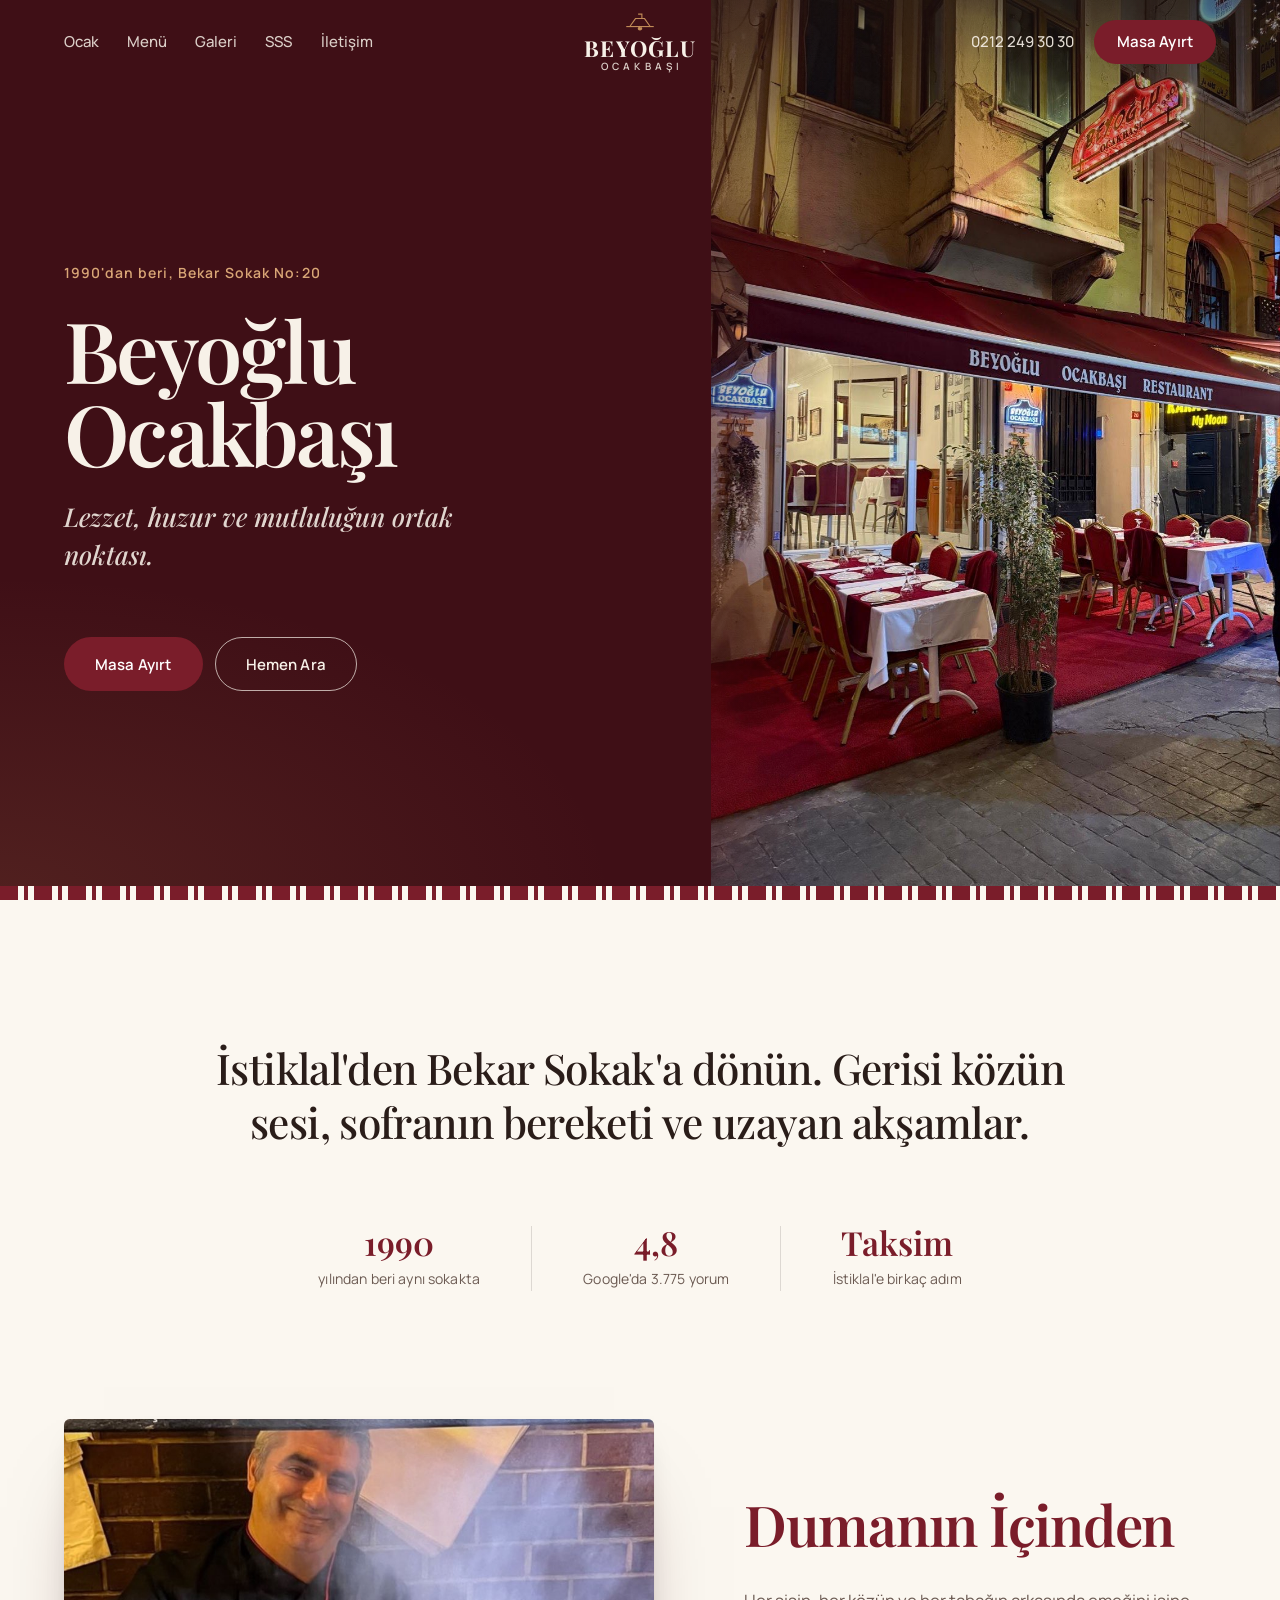
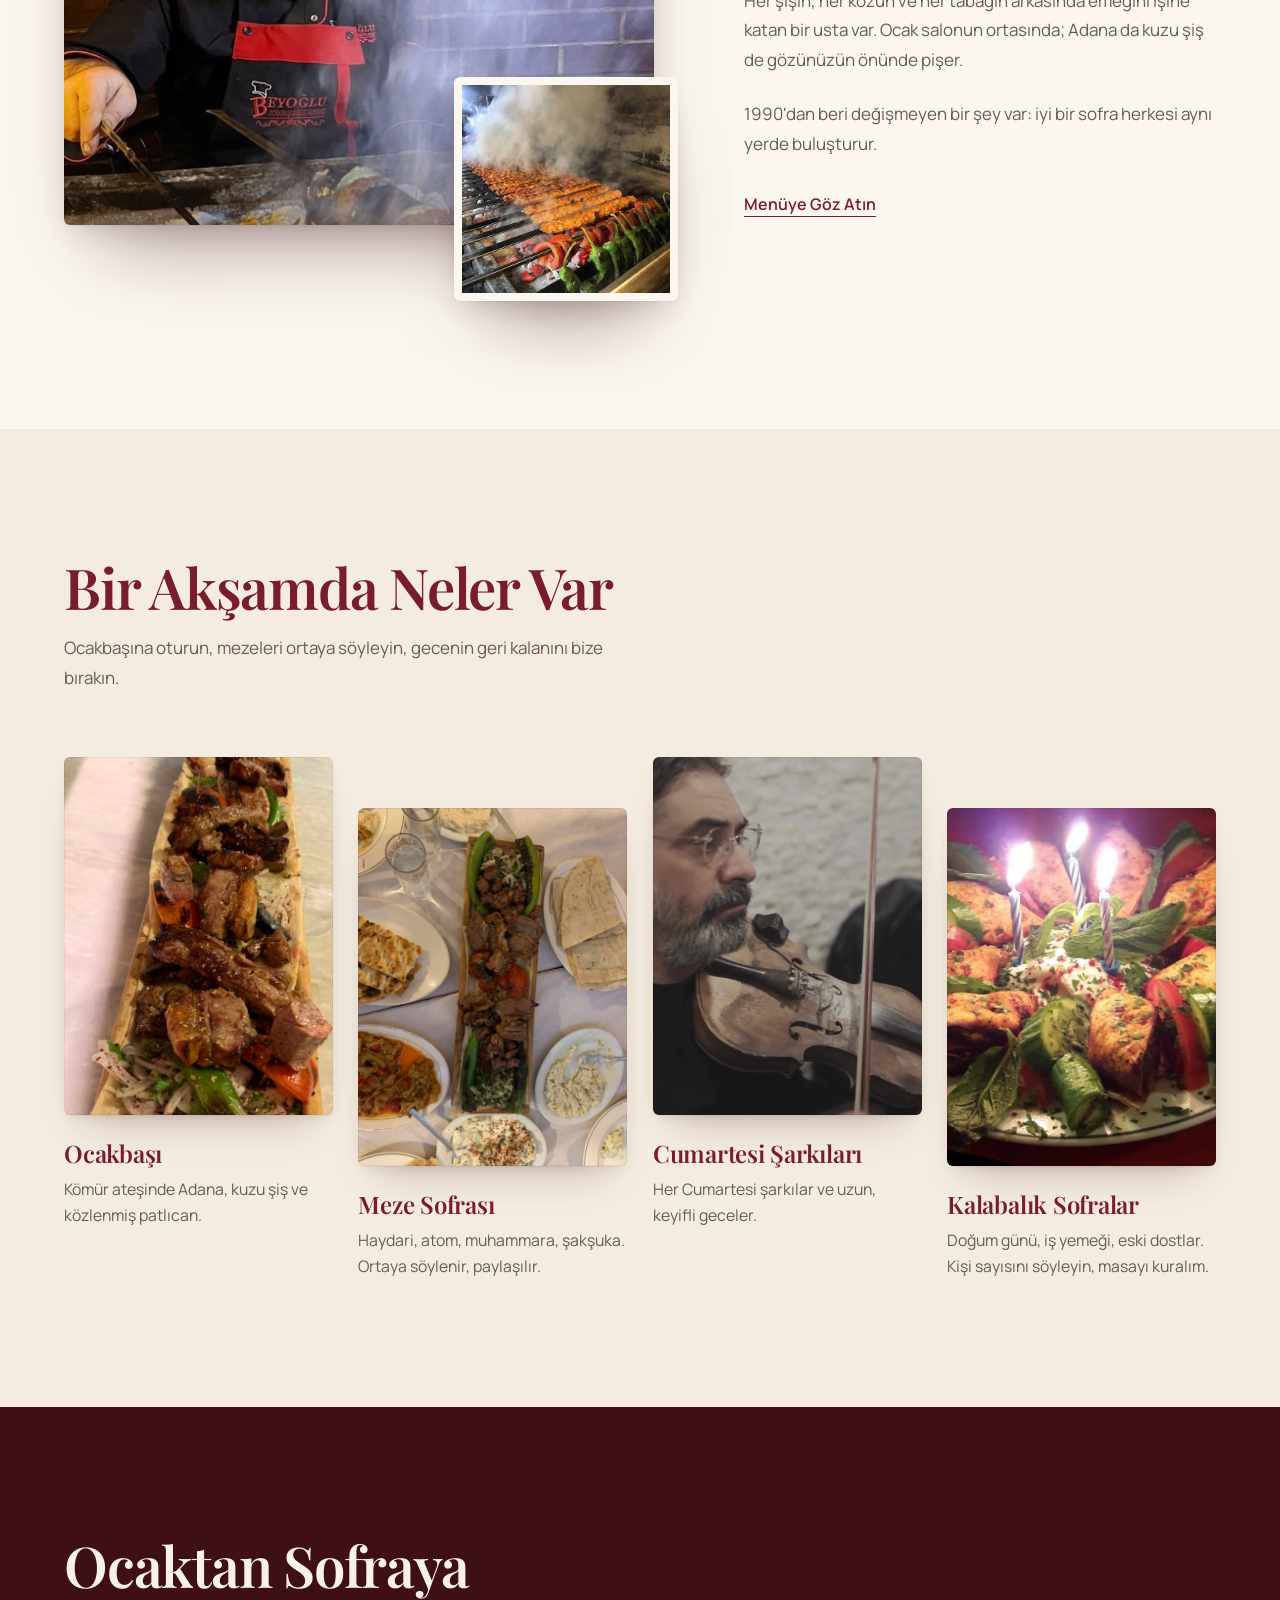
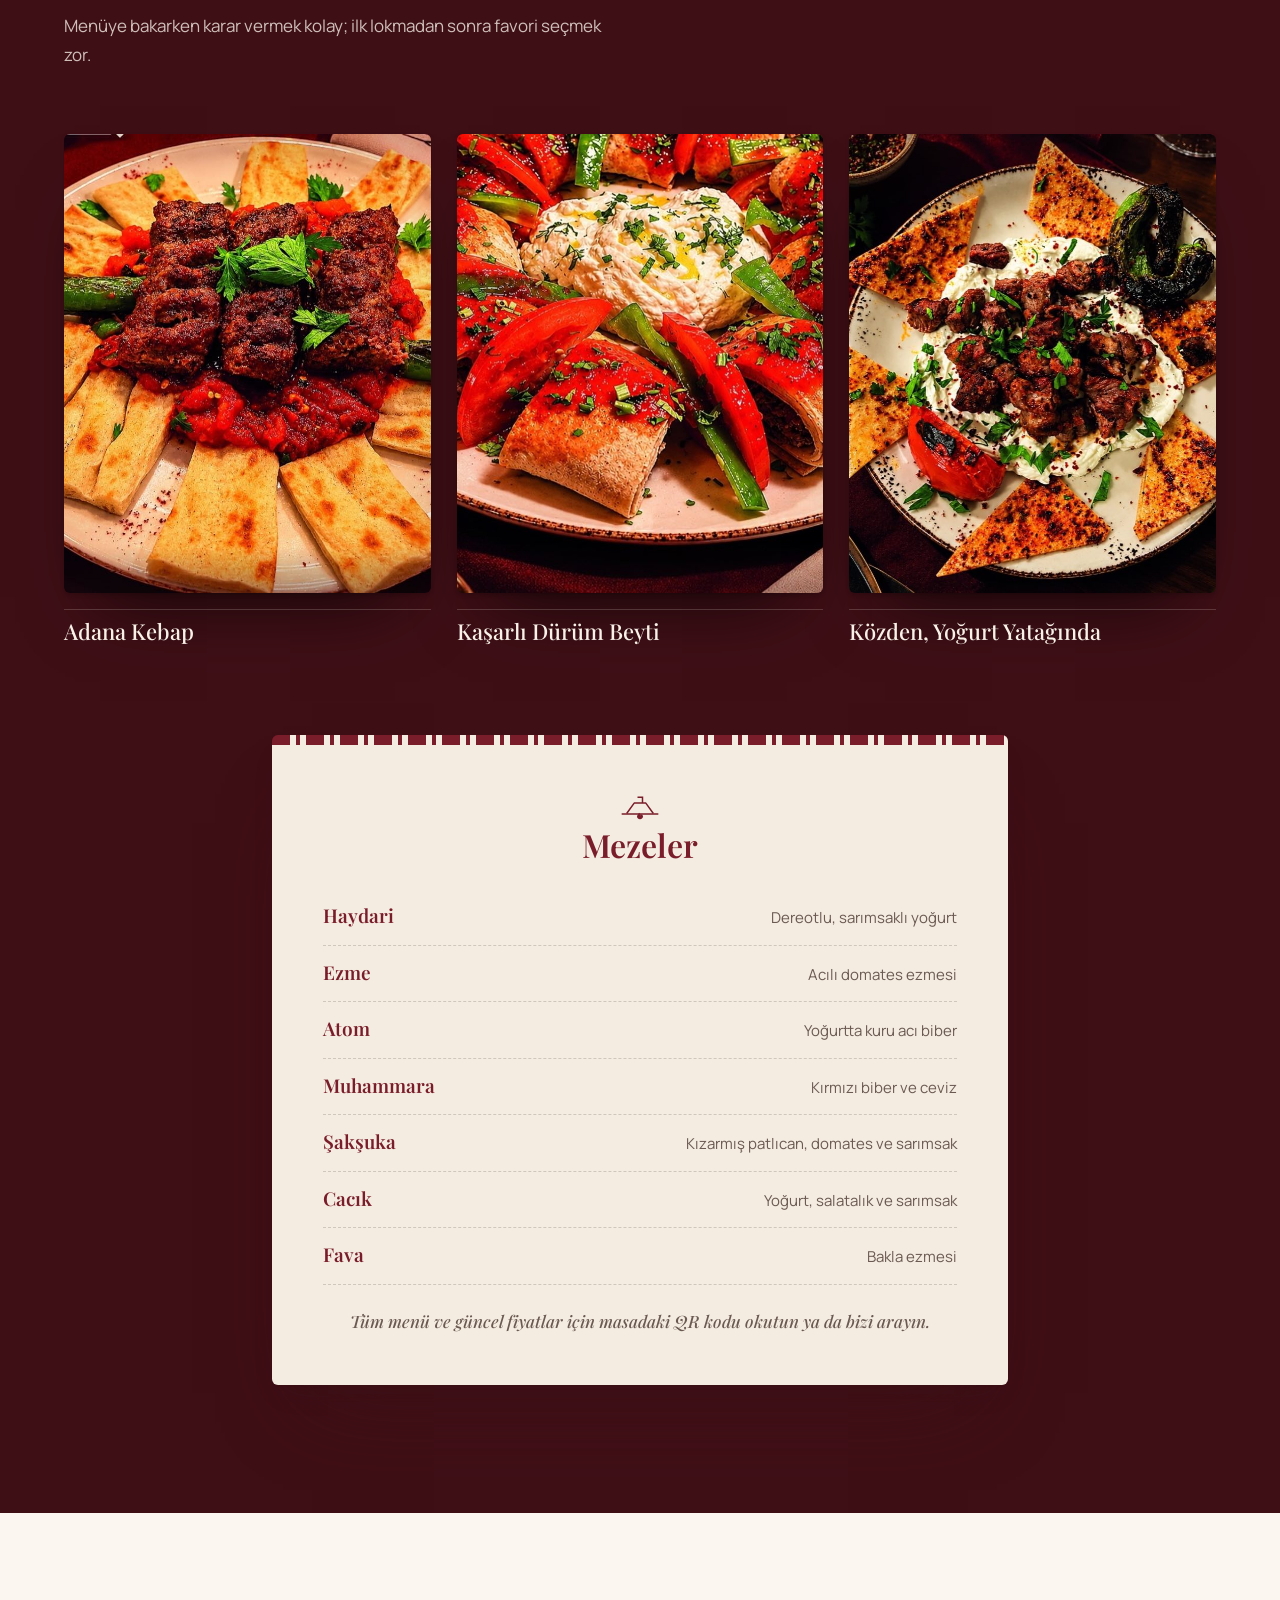
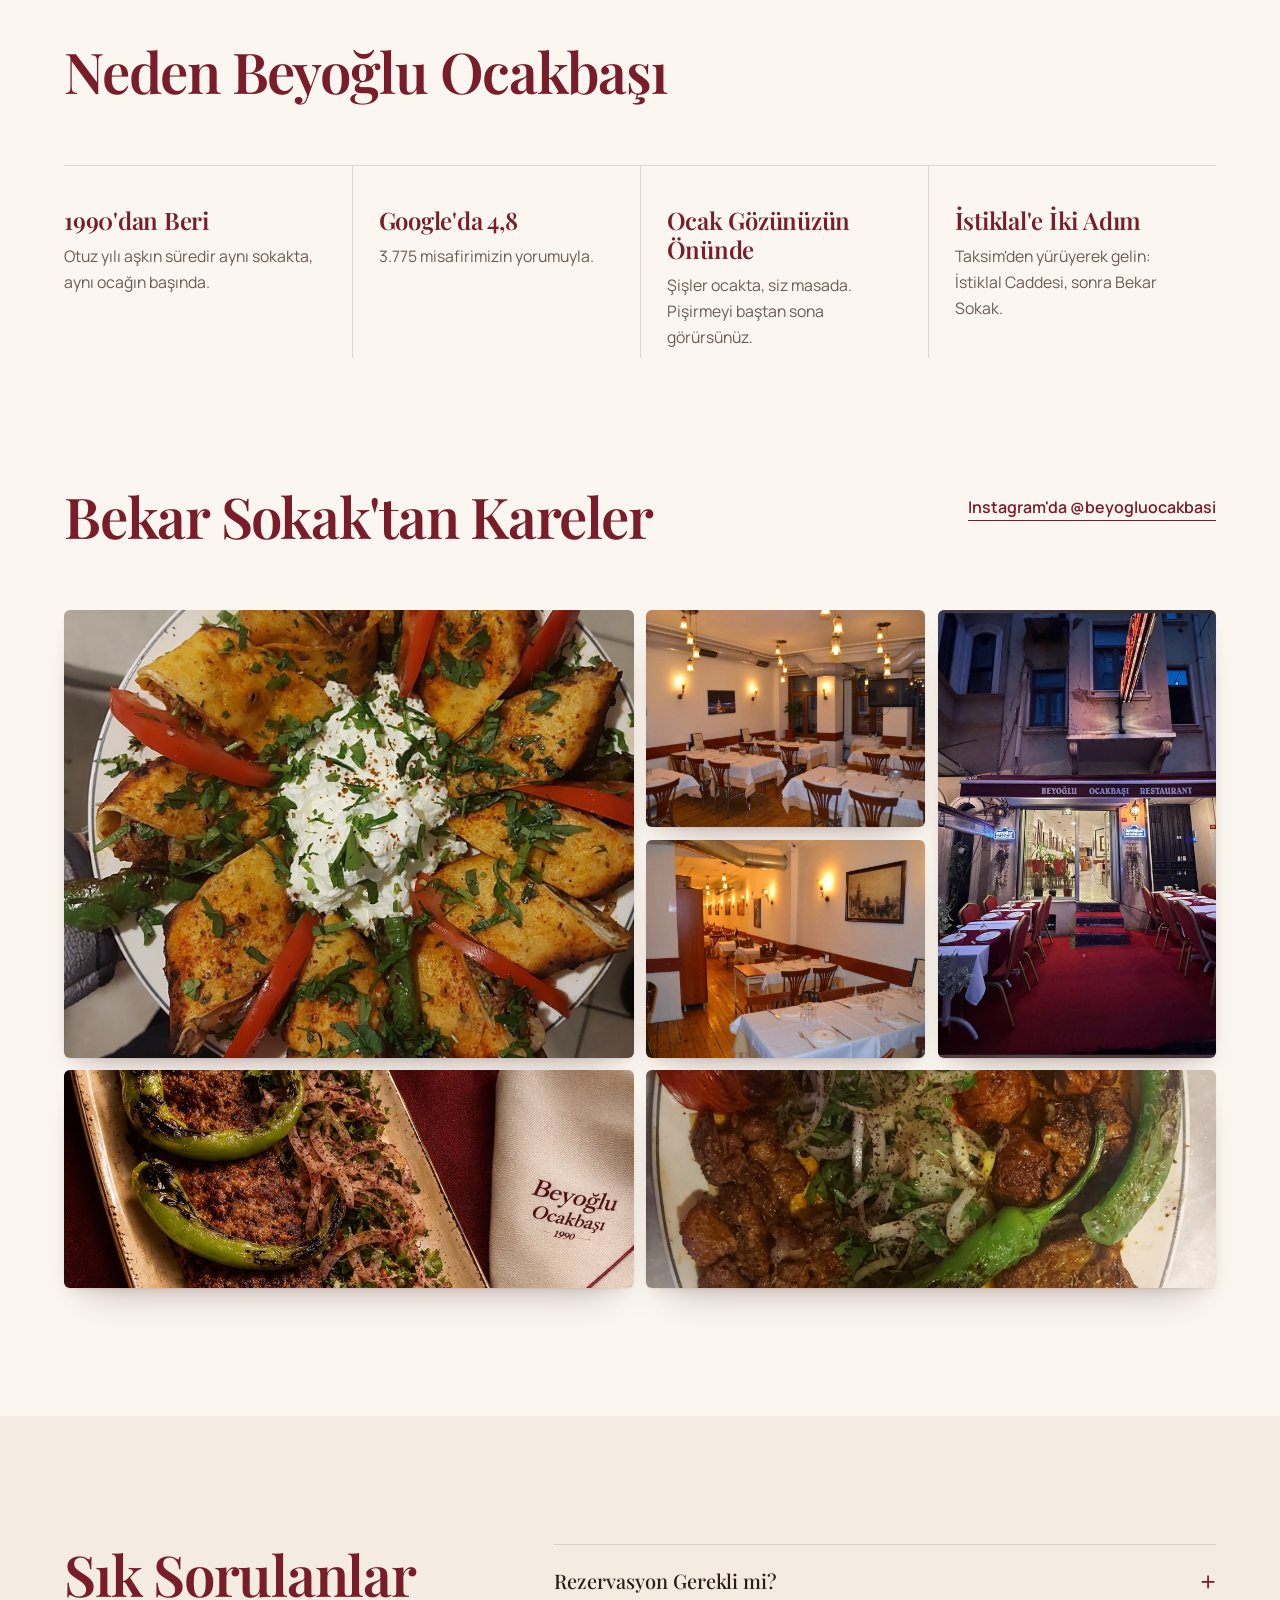
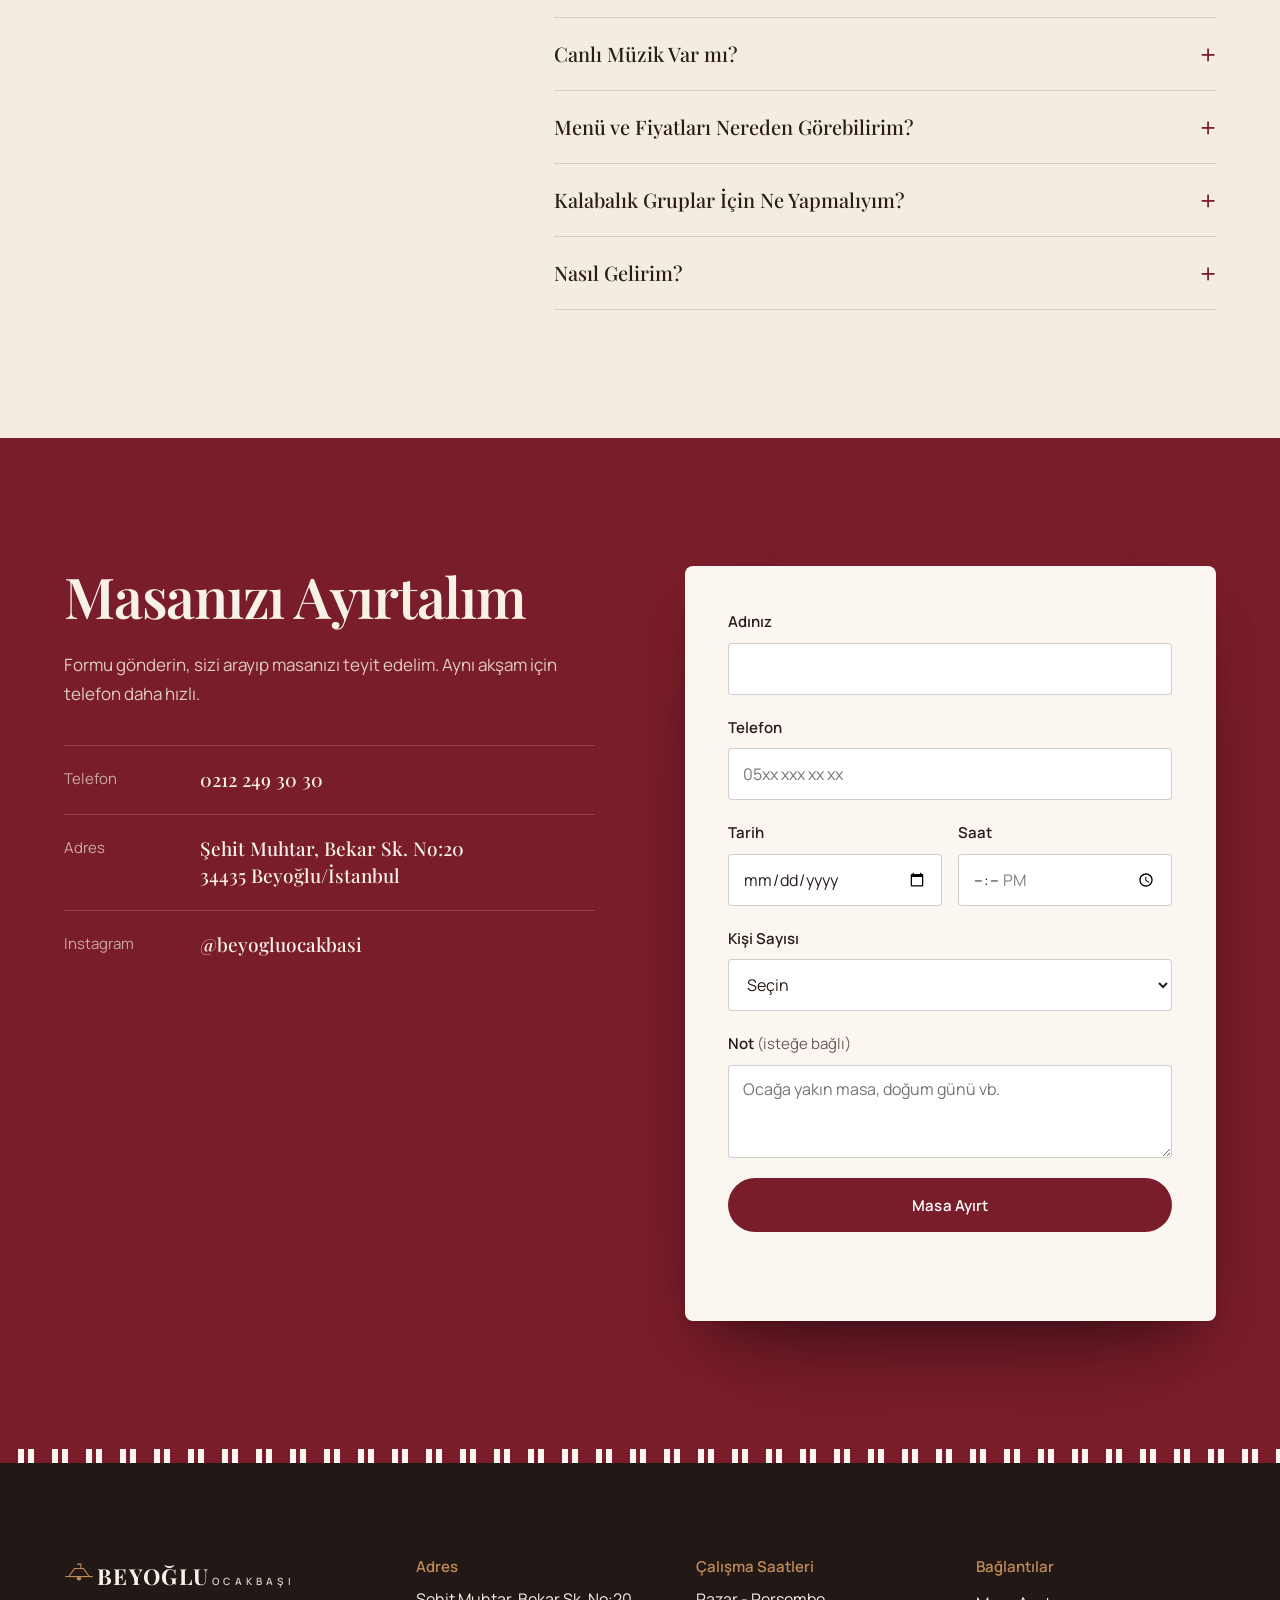
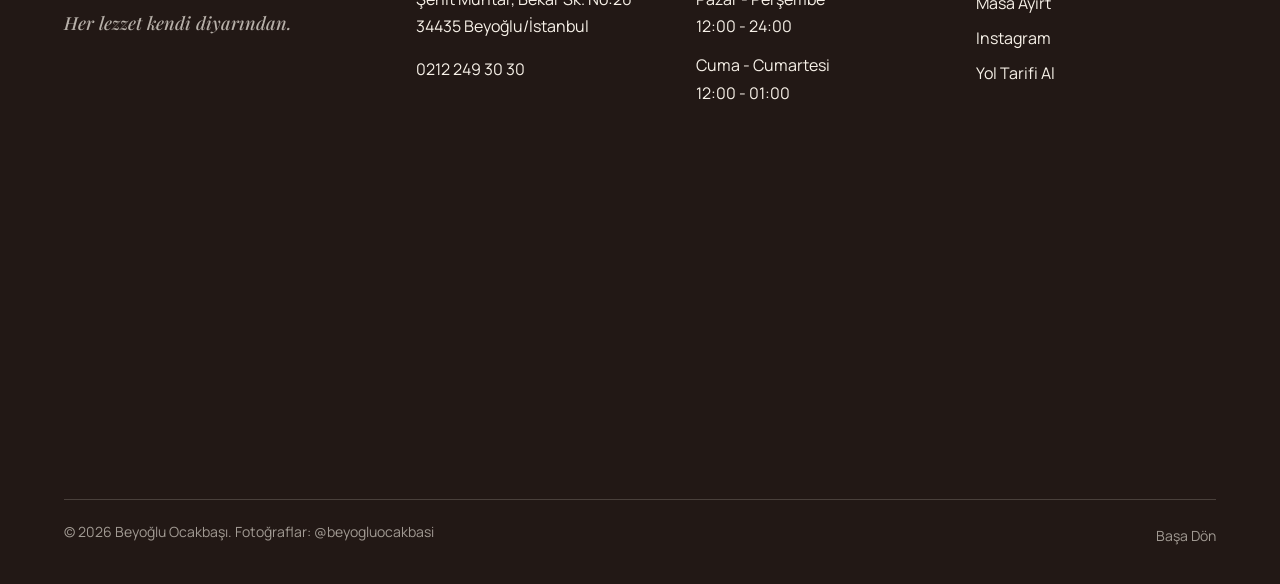
==== commit 8a4b7d14: "Rezervasyon formunu Supabase'e bağla, yayın adresini Vercel yap Form Netlify Forms yerine Supabase'd" ====
--- a/index.html
+++ b/index.html
@@ -7,16 +7,16 @@
 <meta name="description" content="Taksim, Bekar Sokak No:20'de 1990'dan beri ocakbaşı. Adana kebap, kuzu şiş, mezeler ve Cumartesi şarkılı geceler. Rezervasyon: 0212 249 30 30.">
 <!-- DEMO: işletme onaylayınca bu satırı sil, robots.txt hazır -->
 <meta name="robots" content="noindex, nofollow">
-<!-- ALAN ADI VARSAYIMI: https://beyoglu-ocakbasi.netlify.app (gerçek alan adı gelince hepsini değiştir, bkz. NOTLAR.txt) -->
-<link rel="canonical" href="https://beyoglu-ocakbasi.netlify.app/">
+<!-- YAYIN ADRESİ: https://beyoglu-ocakbasi.vercel.app (gerçek alan adı gelince hepsini değiştir, bkz. NOTLAR.txt) -->
+<link rel="canonical" href="https://beyoglu-ocakbasi.vercel.app/">
 <meta name="theme-color" content="#3f0f16">
 <meta property="og:type" content="restaurant">
 <meta property="og:site_name" content="Beyoğlu Ocakbaşı">
 <meta property="og:locale" content="tr_TR">
 <meta property="og:title" content="Beyoğlu Ocakbaşı | 1990'dan Beri Bekar Sokak'ta">
 <meta property="og:description" content="Taksim'de ocakbaşı: Adana kebap, kuzu şiş, mezeler. Rezervasyon: 0212 249 30 30.">
-<meta property="og:url" content="https://beyoglu-ocakbasi.netlify.app/">
-<meta property="og:image" content="https://beyoglu-ocakbasi.netlify.app/img/og.jpg">
+<meta property="og:url" content="https://beyoglu-ocakbasi.vercel.app/">
+<meta property="og:image" content="https://beyoglu-ocakbasi.vercel.app/img/og.jpg">
 <meta property="og:image:width" content="1200">
 <meta property="og:image:height" content="630">
 <meta property="og:image:alt" content="Beyoğlu Ocakbaşı'nın bordo tenteli girişi, Bekar Sokak">
@@ -25,10 +25,10 @@
 {
   "@context": "https://schema.org",
   "@type": "Restaurant",
-  "@id": "https://beyoglu-ocakbasi.netlify.app/#restoran",
+  "@id": "https://beyoglu-ocakbasi.vercel.app/#restoran",
   "name": "Beyoğlu Ocakbaşı",
-  "url": "https://beyoglu-ocakbasi.netlify.app/",
-  "image": ["https://beyoglu-ocakbasi.netlify.app/img/og.jpg", "https://beyoglu-ocakbasi.netlify.app/img/adana.jpg"],
+  "url": "https://beyoglu-ocakbasi.vercel.app/",
+  "image": ["https://beyoglu-ocakbasi.vercel.app/img/og.jpg", "https://beyoglu-ocakbasi.vercel.app/img/adana.jpg"],
   "telephone": "+90 212 249 30 30",
   "foundingDate": "1990",
   "servesCuisine": ["Türk mutfağı", "Ocakbaşı", "Kebap", "Meze"],
@@ -282,8 +282,7 @@
       </dl>
     </div>
 
-    <form class="form" id="rezervasyon" name="rezervasyon" method="POST" action="/tesekkurler.html" data-netlify="true" netlify-honeypot="bot-field" novalidate>
-      <input type="hidden" name="form-name" value="rezervasyon">
+    <form class="form" id="rezervasyon" name="rezervasyon" novalidate>
       <p class="hp"><label>Bunu boş bırakın <input name="bot-field" tabindex="-1" autocomplete="off"></label></p>
       <div class="alan">
         <label for="f-ad">Adınız</label>
@@ -300,7 +299,7 @@
         </div>
         <div class="alan">
           <label for="f-saat">Saat</label>
-          <input id="f-saat" name="saat" type="time" step="900" required>
+          <input id="f-saat" name="saat" type="time" step="900" min="12:00" max="23:30" required>
         </div>
       </div>
       <div class="alan">
